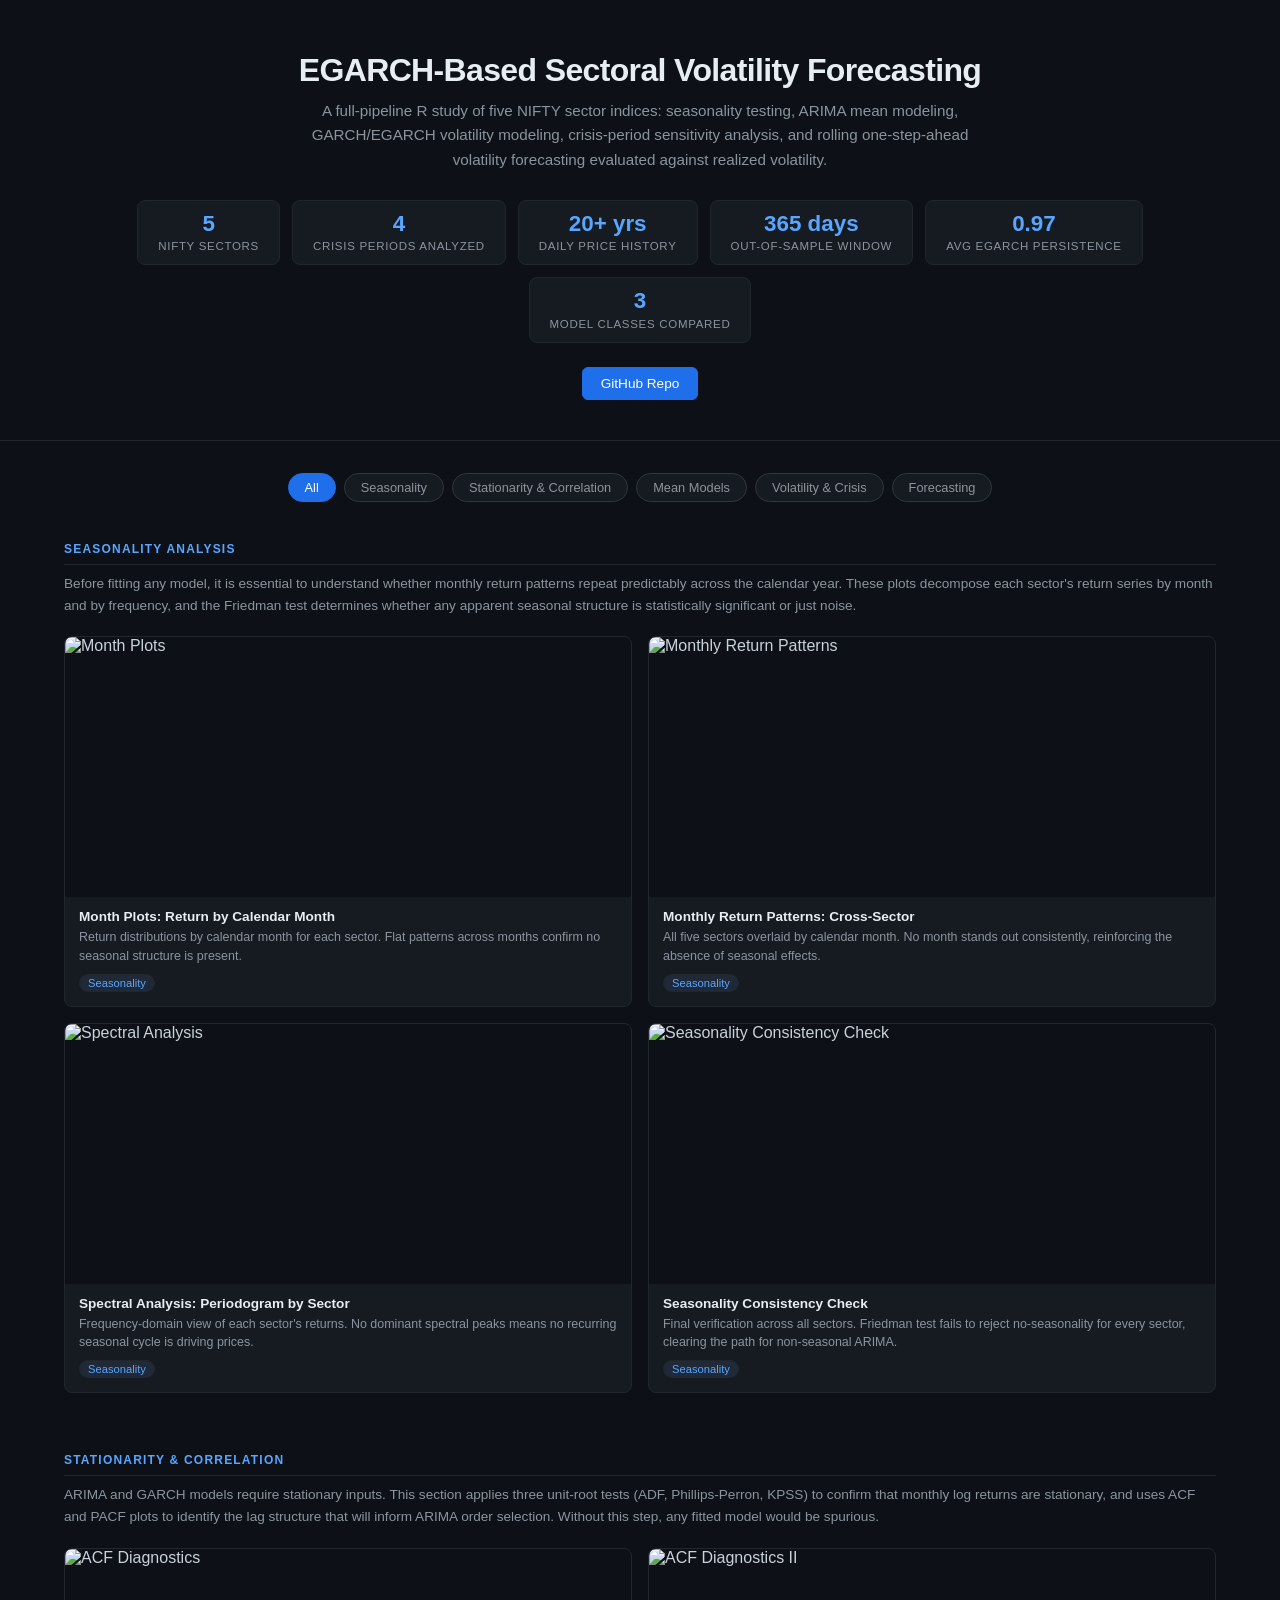
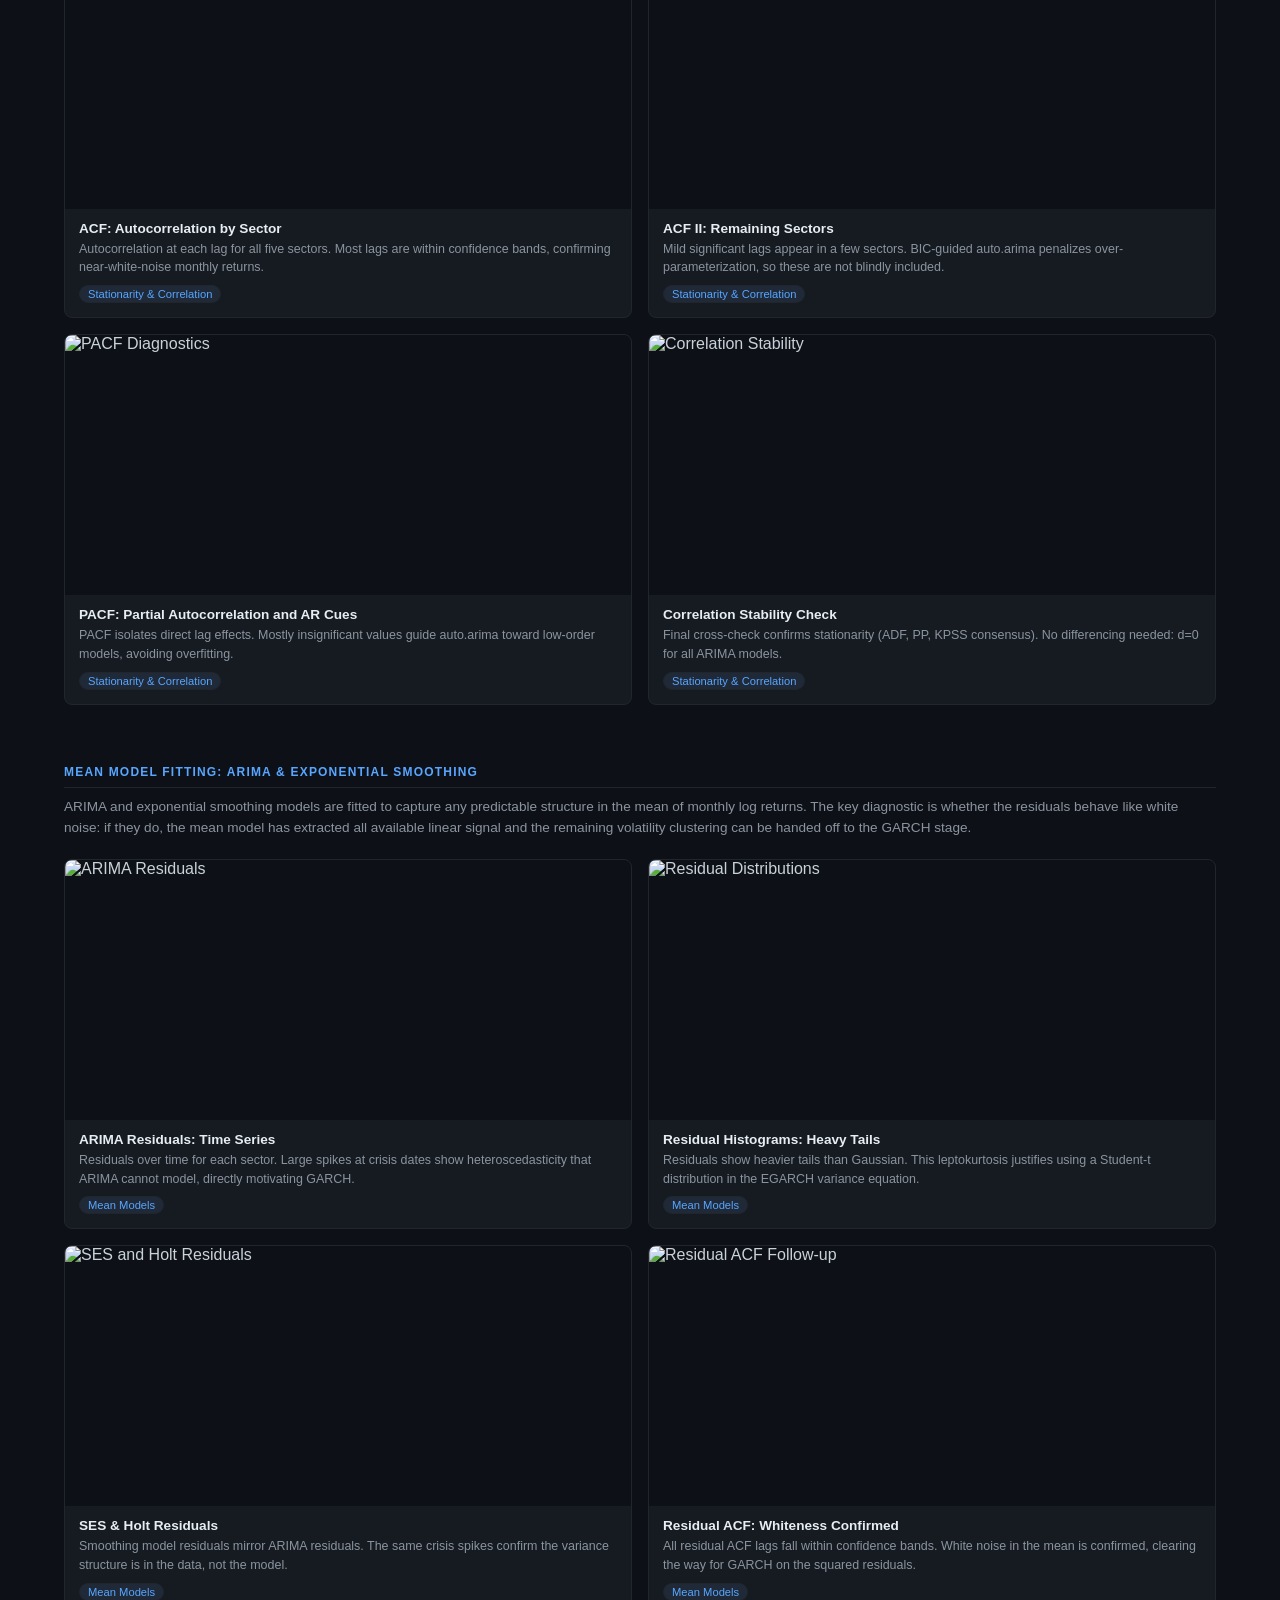
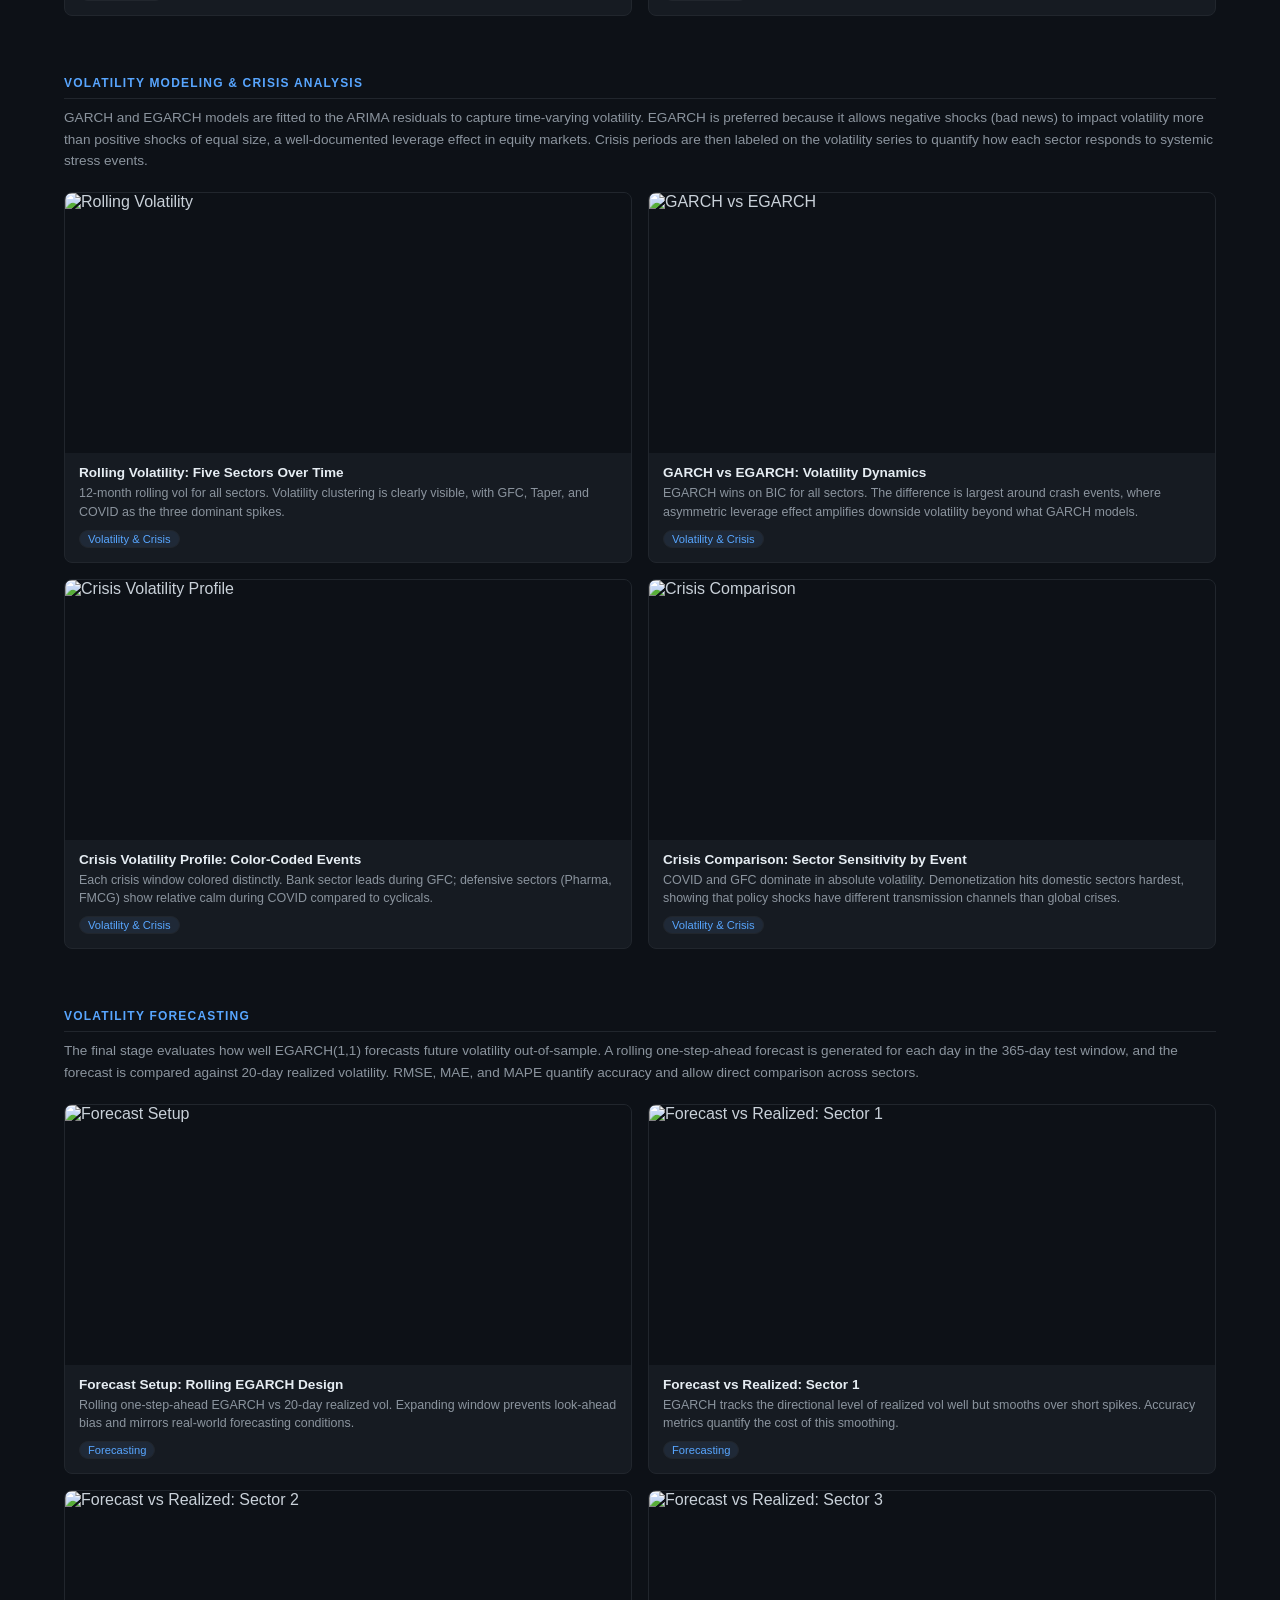
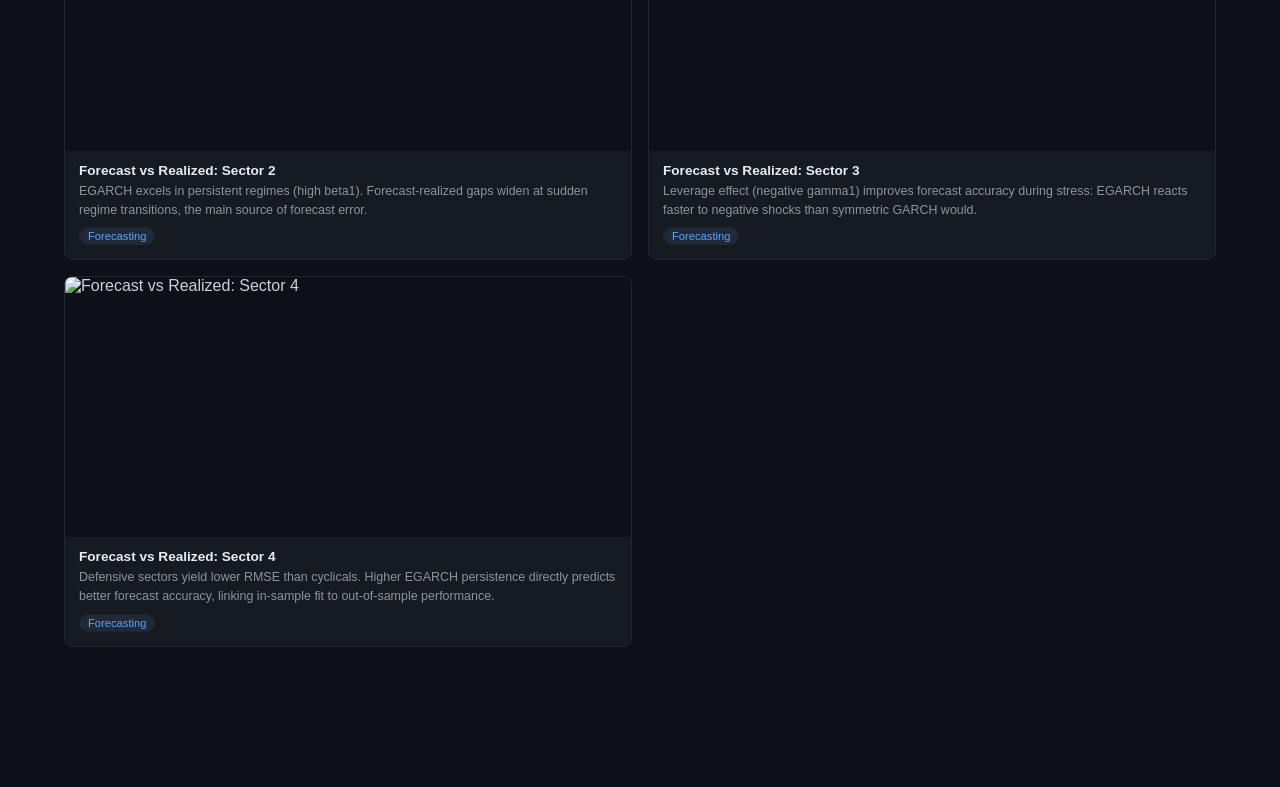
==== docs/index.html @ 21899be4 "Add GitHub Pages site and restore plot assets" ====
<!DOCTYPE html>
<html lang="en">
<head>
  <meta charset="UTF-8" />
  <meta name="viewport" content="width=device-width, initial-scale=1.0"/>
  <title>EGARCH-Based Sectoral Volatility Forecasting</title>
  <style>
    *, *::before, *::after { box-sizing: border-box; margin: 0; padding: 0; }

    body {
      background: #0d1117;
      color: #c9d1d9;
      font-family: -apple-system, BlinkMacSystemFont, "Segoe UI", Helvetica, Arial, sans-serif;
      min-height: 100vh;
    }

    header {
      padding: 52px 32px 40px;
      text-align: center;
      border-bottom: 1px solid #21262d;
    }

    header h1 {
      font-size: 2rem;
      font-weight: 700;
      color: #e6edf3;
      letter-spacing: -0.02em;
    }

    header .subtitle {
      margin-top: 10px;
      font-size: 0.95rem;
      color: #8b949e;
      max-width: 680px;
      margin-left: auto;
      margin-right: auto;
      line-height: 1.6;
    }

    .stats-bar {
      display: flex;
      flex-wrap: wrap;
      justify-content: center;
      gap: 12px;
      margin-top: 28px;
    }

    .stat {
      background: #161b22;
      border: 1px solid #21262d;
      border-radius: 8px;
      padding: 12px 20px;
      text-align: center;
      min-width: 130px;
    }

    .stat-value {
      font-size: 1.4rem;
      font-weight: 700;
      color: #58a6ff;
      line-height: 1;
    }

    .stat-label {
      font-size: 0.72rem;
      color: #8b949e;
      margin-top: 5px;
      text-transform: uppercase;
      letter-spacing: 0.06em;
    }

    .header-links {
      display: flex;
      justify-content: center;
      gap: 10px;
      margin-top: 24px;
    }

    .header-links a {
      display: inline-block;
      padding: 8px 18px;
      background: #21262d;
      color: #c9d1d9;
      border: 1px solid #30363d;
      border-radius: 6px;
      text-decoration: none;
      font-size: 0.85rem;
      transition: background 0.15s, border-color 0.15s;
    }

    .header-links a:hover { background: #30363d; border-color: #8b949e; }
    .header-links a.primary { background: #1f6feb; border-color: #1f6feb; color: #fff; }
    .header-links a.primary:hover { background: #388bfd; border-color: #388bfd; }

    .filter-bar {
      display: flex;
      flex-wrap: wrap;
      justify-content: center;
      gap: 8px;
      max-width: 1200px;
      margin: 32px auto 0;
      padding: 0 24px;
    }

    .filter-btn {
      padding: 6px 16px;
      background: #161b22;
      border: 1px solid #30363d;
      border-radius: 20px;
      color: #8b949e;
      font-size: 0.8rem;
      cursor: pointer;
      transition: all 0.15s;
    }

    .filter-btn:hover { border-color: #58a6ff; color: #c9d1d9; }

    .filter-btn.active {
      background: #1f6feb;
      border-color: #1f6feb;
      color: #fff;
    }

    .sections { max-width: 1200px; margin: 0 auto; padding: 40px 24px 80px; }

    .section { margin-bottom: 60px; }

    .section-header { margin-bottom: 20px; }

    .section-title {
      font-size: 0.75rem;
      font-weight: 700;
      text-transform: uppercase;
      letter-spacing: 0.1em;
      color: #58a6ff;
      padding-bottom: 8px;
      border-bottom: 1px solid #21262d;
    }

    .section-desc {
      margin-top: 8px;
      font-size: 0.85rem;
      color: #8b949e;
      line-height: 1.6;
    }

    .grid {
      display: grid;
      grid-template-columns: repeat(auto-fill, minmax(340px, 1fr));
      gap: 16px;
    }

    .grid.wide {
      grid-template-columns: repeat(auto-fill, minmax(480px, 1fr));
    }

    .card {
      background: #161b22;
      border: 1px solid #21262d;
      border-radius: 8px;
      overflow: hidden;
      cursor: pointer;
      transition: border-color 0.15s, transform 0.15s;
    }

    .card:hover { border-color: #58a6ff; transform: translateY(-2px); }

    .card.hidden { display: none; }

    .card img {
      width: 100%;
      min-height: 260px;
      display: block;
      background: #0d1117;
      object-fit: cover;
    }

    .card-body { padding: 12px 14px 14px; }

    .card-title {
      font-size: 0.85rem;
      font-weight: 600;
      color: #e6edf3;
    }

    .card-desc {
      margin-top: 4px;
      font-size: 0.78rem;
      color: #8b949e;
      line-height: 1.5;
    }

    .tag {
      display: inline-block;
      margin-top: 8px;
      padding: 2px 8px;
      background: #1f2937;
      border: 1px solid #21262d;
      border-radius: 20px;
      font-size: 0.7rem;
      color: #58a6ff;
    }

    .section.all-hidden { display: none; }

    .lightbox {
      display: none;
      position: fixed;
      inset: 0;
      background: rgba(0,0,0,0.92);
      z-index: 1000;
      align-items: center;
      justify-content: center;
      flex-direction: column;
      padding: 24px;
    }

    .lightbox.active { display: flex; }

    .lightbox img {
      max-width: 90vw;
      max-height: 76vh;
      border-radius: 6px;
      box-shadow: 0 24px 64px rgba(0,0,0,0.7);
      transition: opacity 0.15s;
    }

    .lightbox img.fading { opacity: 0; }

    .lightbox-caption {
      margin-top: 12px;
      text-align: center;
      max-width: 700px;
    }

    .lightbox-caption .lc-title {
      font-size: 0.95rem;
      font-weight: 600;
      color: #e6edf3;
    }

    .lightbox-caption .lc-desc {
      margin-top: 4px;
      font-size: 0.82rem;
      color: #8b949e;
      line-height: 1.5;
    }

    .lightbox-counter {
      margin-top: 10px;
      font-size: 0.75rem;
      color: #484f58;
      letter-spacing: 0.05em;
    }

    .lightbox-close {
      position: fixed;
      top: 20px;
      right: 24px;
      background: none;
      border: none;
      color: #8b949e;
      font-size: 1.8rem;
      cursor: pointer;
      line-height: 1;
      transition: color 0.15s;
    }

    .lightbox-close:hover { color: #e6edf3; }

    .lightbox-nav {
      position: fixed;
      top: 50%;
      transform: translateY(-50%);
      background: #21262d;
      border: 1px solid #30363d;
      color: #c9d1d9;
      font-size: 1.4rem;
      padding: 10px 16px;
      cursor: pointer;
      border-radius: 6px;
      transition: background 0.15s;
    }

    .lightbox-nav:hover { background: #30363d; }
    .lightbox-nav.prev { left: 16px; }
    .lightbox-nav.next { right: 16px; }

    @media (max-width: 600px) {
      .lightbox-nav { display: none; }
      .grid, .grid.wide { grid-template-columns: 1fr; }
      .stats-bar { gap: 8px; }
      .stat { min-width: 100px; padding: 10px 14px; }
      .filter-bar { gap: 6px; }
      .filter-btn { font-size: 0.75rem; padding: 5px 12px; }
    }
  </style>
</head>
<body>

<header>
  <h1>EGARCH-Based Sectoral Volatility Forecasting</h1>
  <p class="subtitle">
    A full-pipeline R study of five NIFTY sector indices: seasonality testing, ARIMA mean modeling, GARCH/EGARCH volatility modeling, crisis-period sensitivity analysis, and rolling one-step-ahead volatility forecasting evaluated against realized volatility.
  </p>

  <div class="stats-bar">
    <div class="stat">
      <div class="stat-value" data-target="5" data-suffix="">0</div>
      <div class="stat-label">NIFTY Sectors</div>
    </div>
    <div class="stat">
      <div class="stat-value" data-target="4" data-suffix="">0</div>
      <div class="stat-label">Crisis Periods Analyzed</div>
    </div>
    <div class="stat">
      <div class="stat-value" data-target="20" data-suffix="+ yrs">0</div>
      <div class="stat-label">Daily Price History</div>
    </div>
    <div class="stat">
      <div class="stat-value" data-target="365" data-suffix=" days">0</div>
      <div class="stat-label">Out-of-Sample Window</div>
    </div>
    <div class="stat">
      <div class="stat-value" data-target="0.97" data-suffix="">0</div>
      <div class="stat-label">Avg EGARCH Persistence</div>
    </div>
    <div class="stat">
      <div class="stat-value" data-target="3" data-suffix="">0</div>
      <div class="stat-label">Model Classes Compared</div>
    </div>
  </div>

  <div class="header-links">
    <a href="https://github.com/kshitijbhandari/EGARCH-Based-Sectoral-Volatility-Forecasting-and-Crisis-Sensitivity-Analysis" class="primary">GitHub Repo</a>
  </div>
</header>

<div class="filter-bar">
  <button class="filter-btn active" data-filter="all">All</button>
  <button class="filter-btn" data-filter="seasonality">Seasonality</button>
  <button class="filter-btn" data-filter="stationarity">Stationarity &amp; Correlation</button>
  <button class="filter-btn" data-filter="mean-models">Mean Models</button>
  <button class="filter-btn" data-filter="volatility">Volatility &amp; Crisis</button>
  <button class="filter-btn" data-filter="forecasting">Forecasting</button>
</div>

<div class="sections">

  <!-- SECTION 1: SEASONALITY -->
  <div class="section" data-section="seasonality">
    <div class="section-header">
      <div class="section-title">Seasonality Analysis</div>
      <div class="section-desc">
        Before fitting any model, it is essential to understand whether monthly return patterns repeat predictably across the calendar year. These plots decompose each sector's return series by month and by frequency, and the Friedman test determines whether any apparent seasonal structure is statistically significant or just noise.
      </div>
    </div>
    <div class="grid wide">

      <div class="card" data-category="seasonality"
           data-title="Month Plots: NIFTY Sector Returns by Calendar Month"
           data-desc="Each panel shows the distribution of monthly log returns for one sector, broken out by calendar month. If a sector had strong seasonality, you would see certain months consistently above or below zero. The flat, overlapping distributions across months confirm that no sector exhibits economically meaningful calendar-month patterns. This rules out seasonal ARIMA (SARIMA) and justifies using non-seasonal ARIMA(p,d,q) going forward."
           onclick="openLightbox(this)">
        <img src="https://raw.githubusercontent.com/kshitijbhandari/EGARCH-Based-Sectoral-Volatility-Forecasting-and-Crisis-Sensitivity-Analysis/main/assets/plots/rplots/rplots_p01.png"
             alt="Month Plots" loading="lazy"/>
        <div class="card-body">
          <div class="card-title">Month Plots: Return by Calendar Month</div>
          <div class="card-desc">Return distributions by calendar month for each sector. Flat patterns across months confirm no seasonal structure is present.</div>
          <span class="tag">Seasonality</span>
        </div>
      </div>

      <div class="card" data-category="seasonality"
           data-title="Monthly Return Patterns: Cross-Sector Overlay"
           data-desc="A comparative view of average monthly log returns across all five sectors on a single axis. Sectors move largely in tandem throughout the calendar, with no single month standing out as systematically positive or negative across all sectors. This cross-sector consistency supports the Friedman test null hypothesis of no seasonal effect and confirms that Indian equity sector returns are not driven by calendar anomalies."
           onclick="openLightbox(this)">
        <img src="https://raw.githubusercontent.com/kshitijbhandari/EGARCH-Based-Sectoral-Volatility-Forecasting-and-Crisis-Sensitivity-Analysis/main/assets/plots/rplots/rplots_p03.png"
             alt="Monthly Return Patterns" loading="lazy"/>
        <div class="card-body">
          <div class="card-title">Monthly Return Patterns: Cross-Sector</div>
          <div class="card-desc">All five sectors overlaid by calendar month. No month stands out consistently, reinforcing the absence of seasonal effects.</div>
          <span class="tag">Seasonality</span>
        </div>
      </div>

      <div class="card" data-category="seasonality"
           data-title="Spectral Analysis: Frequency-Domain Seasonality Test"
           data-desc="The periodogram decomposes each return series into its constituent frequencies. A strong seasonal cycle at frequency 1/12 (monthly) or 1/4 (quarterly) would appear as a sharp spike. The absence of dominant spectral peaks across all five sectors provides frequency-domain confirmation that no recurring cycle drives returns, consistent with the Friedman test results. The spectrum is broadly flat, characteristic of near-white-noise behavior."
           onclick="openLightbox(this)">
        <img src="https://raw.githubusercontent.com/kshitijbhandari/EGARCH-Based-Sectoral-Volatility-Forecasting-and-Crisis-Sensitivity-Analysis/main/assets/plots/rplots/rplots_p05.png"
             alt="Spectral Analysis" loading="lazy"/>
        <div class="card-body">
          <div class="card-title">Spectral Analysis: Periodogram by Sector</div>
          <div class="card-desc">Frequency-domain view of each sector's returns. No dominant spectral peaks means no recurring seasonal cycle is driving prices.</div>
          <span class="tag">Seasonality</span>
        </div>
      </div>

      <div class="card" data-category="seasonality"
           data-title="Seasonality Consistency Check: Final Sector View"
           data-desc="A final cross-check of seasonal behavior using an alternative monthly aggregation. The visual confirms that the earlier findings hold across all five sectors regardless of how the data is sliced. With the Friedman test failing to reject the null for every sector, the pipeline confidently proceeds without any seasonal differencing or seasonal dummy variables."
           onclick="openLightbox(this)">
        <img src="https://raw.githubusercontent.com/kshitijbhandari/EGARCH-Based-Sectoral-Volatility-Forecasting-and-Crisis-Sensitivity-Analysis/main/assets/plots/rplots/rplots_p08.png"
             alt="Seasonality Consistency Check" loading="lazy"/>
        <div class="card-body">
          <div class="card-title">Seasonality Consistency Check</div>
          <div class="card-desc">Final verification across all sectors. Friedman test fails to reject no-seasonality for every sector, clearing the path for non-seasonal ARIMA.</div>
          <span class="tag">Seasonality</span>
        </div>
      </div>

    </div>
  </div>

  <!-- SECTION 2: STATIONARITY & CORRELATION -->
  <div class="section" data-section="stationarity">
    <div class="section-header">
      <div class="section-title">Stationarity &amp; Correlation</div>
      <div class="section-desc">
        ARIMA and GARCH models require stationary inputs. This section applies three unit-root tests (ADF, Phillips-Perron, KPSS) to confirm that monthly log returns are stationary, and uses ACF and PACF plots to identify the lag structure that will inform ARIMA order selection. Without this step, any fitted model would be spurious.
      </div>
    </div>
    <div class="grid wide">

      <div class="card" data-category="stationarity"
           data-title="ACF Diagnostics: Autocorrelation Function by Sector"
           data-desc="The autocorrelation function (ACF) plots show the correlation between each sector's monthly return series and its own lagged values. Most lags fall within the 95% confidence bands (dashed blue lines), indicating that the return series have minimal linear dependence from one month to the next. This near-white-noise behavior is consistent with the efficient markets hypothesis and confirms that ARIMA with low orders (p,q of 0 or 1) will be sufficient."
           onclick="openLightbox(this)">
        <img src="https://raw.githubusercontent.com/kshitijbhandari/EGARCH-Based-Sectoral-Volatility-Forecasting-and-Crisis-Sensitivity-Analysis/main/assets/plots/rplots/rplots_p09.png"
             alt="ACF Diagnostics" loading="lazy"/>
        <div class="card-body">
          <div class="card-title">ACF: Autocorrelation by Sector</div>
          <div class="card-desc">Autocorrelation at each lag for all five sectors. Most lags are within confidence bands, confirming near-white-noise monthly returns.</div>
          <span class="tag">Stationarity &amp; Correlation</span>
        </div>
      </div>

      <div class="card" data-category="stationarity"
           data-title="ACF Diagnostics II: Cross-Sector Autocorrelation Behavior"
           data-desc="A second ACF panel comparing the remaining sectors. Small but occasionally significant lags appear in cyclical sectors (Auto, FMCG), suggesting mild momentum or mean-reversion effects at select horizons. These are noted but do not change the ARIMA order decision, since auto.arima selects on BIC which penalizes unnecessary parameters."
           onclick="openLightbox(this)">
        <img src="https://raw.githubusercontent.com/kshitijbhandari/EGARCH-Based-Sectoral-Volatility-Forecasting-and-Crisis-Sensitivity-Analysis/main/assets/plots/rplots/rplots_p10.png"
             alt="ACF Diagnostics II" loading="lazy"/>
        <div class="card-body">
          <div class="card-title">ACF II: Remaining Sectors</div>
          <div class="card-desc">Mild significant lags appear in a few sectors. BIC-guided auto.arima penalizes over-parameterization, so these are not blindly included.</div>
          <span class="tag">Stationarity &amp; Correlation</span>
        </div>
      </div>

      <div class="card" data-category="stationarity"
           data-title="PACF Diagnostics: Partial Autocorrelation and AR Order Cues"
           data-desc="The partial autocorrelation function (PACF) isolates the direct relationship between a return and its lag, removing the influence of intermediate lags. A sharp cutoff in the PACF at lag 1 or 2 suggests an AR(1) or AR(2) process. The mostly insignificant PACF values across sectors are consistent with ARIMA(0,0,0) or ARIMA(1,0,0) as the dominant model forms, which is exactly what auto.arima selects for most sectors."
           onclick="openLightbox(this)">
        <img src="https://raw.githubusercontent.com/kshitijbhandari/EGARCH-Based-Sectoral-Volatility-Forecasting-and-Crisis-Sensitivity-Analysis/main/assets/plots/rplots/rplots_p12.png"
             alt="PACF Diagnostics" loading="lazy"/>
        <div class="card-body">
          <div class="card-title">PACF: Partial Autocorrelation and AR Cues</div>
          <div class="card-desc">PACF isolates direct lag effects. Mostly insignificant values guide auto.arima toward low-order models, avoiding overfitting.</div>
          <span class="tag">Stationarity &amp; Correlation</span>
        </div>
      </div>

      <div class="card" data-category="stationarity"
           data-title="Correlation Stability: Final ACF/PACF Cross-Check"
           data-desc="A final panel verifying that the autocorrelation structure is consistent across the full data range. ADF and PP tests reject the unit root null at 1% for all five sectors, while KPSS fails to reject stationarity. This three-test consensus confirms that monthly log returns are stationary in mean and that no differencing (d=0) is needed in the ARIMA models."
           onclick="openLightbox(this)">
        <img src="https://raw.githubusercontent.com/kshitijbhandari/EGARCH-Based-Sectoral-Volatility-Forecasting-and-Crisis-Sensitivity-Analysis/main/assets/plots/rplots/rplots_p15.png"
             alt="Correlation Stability" loading="lazy"/>
        <div class="card-body">
          <div class="card-title">Correlation Stability Check</div>
          <div class="card-desc">Final cross-check confirms stationarity (ADF, PP, KPSS consensus). No differencing needed: d=0 for all ARIMA models.</div>
          <span class="tag">Stationarity &amp; Correlation</span>
        </div>
      </div>

    </div>
  </div>

  <!-- SECTION 3: MEAN MODELS -->
  <div class="section" data-section="mean-models">
    <div class="section-header">
      <div class="section-title">Mean Model Fitting: ARIMA &amp; Exponential Smoothing</div>
      <div class="section-desc">
        ARIMA and exponential smoothing models are fitted to capture any predictable structure in the mean of monthly log returns. The key diagnostic is whether the residuals behave like white noise: if they do, the mean model has extracted all available linear signal and the remaining volatility clustering can be handed off to the GARCH stage.
      </div>
    </div>
    <div class="grid wide">

      <div class="card" data-category="mean-models"
           data-title="ARIMA Residuals: Time Series View by Sector"
           data-desc="Residuals from the BIC-selected ARIMA model for each sector, plotted over time. Well-behaved residuals should appear as random scatter around zero with no visible trends, clustering, or outliers beyond what chance predicts. The large-magnitude residuals visible in 2008, 2013, and 2020 correspond to known crisis events, which ARIMA cannot capture because it only models the mean, not time-varying variance. This heteroscedasticity is exactly what motivates GARCH."
           onclick="openLightbox(this)">
        <img src="https://raw.githubusercontent.com/kshitijbhandari/EGARCH-Based-Sectoral-Volatility-Forecasting-and-Crisis-Sensitivity-Analysis/main/assets/plots/rplots/rplots_p16.png"
             alt="ARIMA Residuals" loading="lazy"/>
        <div class="card-body">
          <div class="card-title">ARIMA Residuals: Time Series</div>
          <div class="card-desc">Residuals over time for each sector. Large spikes at crisis dates show heteroscedasticity that ARIMA cannot model, directly motivating GARCH.</div>
          <span class="tag">Mean Models</span>
        </div>
      </div>

      <div class="card" data-category="mean-models"
           data-title="Residual Distributions: Normality and Heavy Tails"
           data-desc="Histograms of ARIMA residuals for each sector overlaid with a normal curve. The distributions are broadly bell-shaped but show heavier-than-normal tails (leptokurtosis), a defining feature of financial return series. This fat-tail behavior further confirms that a Gaussian ARIMA model alone is insufficient for risk analysis, and that the EGARCH model's Student-t error distribution will provide a better fit."
           onclick="openLightbox(this)">
        <img src="https://raw.githubusercontent.com/kshitijbhandari/EGARCH-Based-Sectoral-Volatility-Forecasting-and-Crisis-Sensitivity-Analysis/main/assets/plots/rplots/rplots_p18.png"
             alt="Residual Distributions" loading="lazy"/>
        <div class="card-body">
          <div class="card-title">Residual Histograms: Heavy Tails</div>
          <div class="card-desc">Residuals show heavier tails than Gaussian. This leptokurtosis justifies using a Student-t distribution in the EGARCH variance equation.</div>
          <span class="tag">Mean Models</span>
        </div>
      </div>

      <div class="card" data-category="mean-models"
           data-title="SES and Holt Residuals: Exponential Smoothing Diagnostics"
           data-desc="Residuals from Simple Exponential Smoothing (SES) and Holt's linear trend method for each sector. Both methods produce residuals visually similar to the ARIMA case: the same crisis-period spikes appear, confirming that the heteroscedasticity is a property of the data, not an artifact of the ARIMA specification. Ljung-Box tests on these residuals confirm white noise in the mean, validating all three models as adequate mean-level representations."
           onclick="openLightbox(this)">
        <img src="https://raw.githubusercontent.com/kshitijbhandari/EGARCH-Based-Sectoral-Volatility-Forecasting-and-Crisis-Sensitivity-Analysis/main/assets/plots/rplots/rplots_p20.png"
             alt="SES and Holt Residuals" loading="lazy"/>
        <div class="card-body">
          <div class="card-title">SES &amp; Holt Residuals</div>
          <div class="card-desc">Smoothing model residuals mirror ARIMA residuals. The same crisis spikes confirm the variance structure is in the data, not the model.</div>
          <span class="tag">Mean Models</span>
        </div>
      </div>

      <div class="card" data-category="mean-models"
           data-title="Residual ACF Follow-up: Whiteness Confirmation"
           data-desc="ACF plots of ARIMA and smoothing model residuals. All lags fall within the 95% confidence bands, confirming that the Ljung-Box tests are correct: the residuals are white noise in the mean. This is a necessary condition before fitting a GARCH model, because GARCH models the squared residuals and requires that there is no remaining mean-level structure confounding the variance estimates."
           onclick="openLightbox(this)">
        <img src="https://raw.githubusercontent.com/kshitijbhandari/EGARCH-Based-Sectoral-Volatility-Forecasting-and-Crisis-Sensitivity-Analysis/main/assets/plots/rplots1/rplots1_p03.png"
             alt="Residual ACF Follow-up" loading="lazy"/>
        <div class="card-body">
          <div class="card-title">Residual ACF: Whiteness Confirmed</div>
          <div class="card-desc">All residual ACF lags fall within confidence bands. White noise in the mean is confirmed, clearing the way for GARCH on the squared residuals.</div>
          <span class="tag">Mean Models</span>
        </div>
      </div>

    </div>
  </div>

  <!-- SECTION 4: VOLATILITY & CRISIS -->
  <div class="section" data-section="volatility">
    <div class="section-header">
      <div class="section-title">Volatility Modeling &amp; Crisis Analysis</div>
      <div class="section-desc">
        GARCH and EGARCH models are fitted to the ARIMA residuals to capture time-varying volatility. EGARCH is preferred because it allows negative shocks (bad news) to impact volatility more than positive shocks of equal size, a well-documented leverage effect in equity markets. Crisis periods are then labeled on the volatility series to quantify how each sector responds to systemic stress events.
      </div>
    </div>
    <div class="grid wide">

      <div class="card" data-category="volatility"
           data-title="Rolling 12-Month Volatility: All Five Sectors"
           data-desc="Rolling standard deviation of monthly log returns over a 12-month window, plotted for all five sectors on the same axis. Volatility clearly clusters: calm periods are followed by calm, and turbulent periods spread across all sectors simultaneously. The three major spikes correspond to the GFC (2008-09), Taper Tantrum (2013), and COVID-19 (2020). IT and Pharma show more idiosyncratic behavior than Bank and Auto, which move more in lockstep with broad market stress."
           onclick="openLightbox(this)">
        <img src="https://raw.githubusercontent.com/kshitijbhandari/EGARCH-Based-Sectoral-Volatility-Forecasting-and-Crisis-Sensitivity-Analysis/main/assets/plots/rplots1/rplots1_p09.png"
             alt="Rolling Volatility" loading="lazy"/>
        <div class="card-body">
          <div class="card-title">Rolling Volatility: Five Sectors Over Time</div>
          <div class="card-desc">12-month rolling vol for all sectors. Volatility clustering is clearly visible, with GFC, Taper, and COVID as the three dominant spikes.</div>
          <span class="tag">Volatility &amp; Crisis</span>
        </div>
      </div>

      <div class="card" data-category="volatility"
           data-title="GARCH vs EGARCH: BIC Model Comparison"
           data-desc="Conditional volatility series from GARCH(1,1) and EGARCH(1,1) plotted side by side for each sector. EGARCH consistently produces lower BIC values, meaning it explains the data better without adding excessive parameters. The key difference is visible around crisis downturns: EGARCH spikes higher in response to negative shocks than GARCH does, capturing the asymmetric leverage effect that symmetric GARCH misses."
           onclick="openLightbox(this)">
        <img src="https://raw.githubusercontent.com/kshitijbhandari/EGARCH-Based-Sectoral-Volatility-Forecasting-and-Crisis-Sensitivity-Analysis/main/assets/plots/rplots1/rplots1_p11.png"
             alt="GARCH vs EGARCH" loading="lazy"/>
        <div class="card-body">
          <div class="card-title">GARCH vs EGARCH: Volatility Dynamics</div>
          <div class="card-desc">EGARCH wins on BIC for all sectors. The difference is largest around crash events, where asymmetric leverage effect amplifies downside volatility beyond what GARCH models.</div>
          <span class="tag">Volatility &amp; Crisis</span>
        </div>
      </div>

      <div class="card" data-category="volatility"
           data-title="Crisis Volatility Profile: Colored by Event"
           data-desc="EGARCH conditional volatility for each sector, with four crisis windows color-coded: GFC 2008 (red), Taper Tantrum 2013 (orange), Demonetization 2016 (yellow), and COVID-19 2020 (purple). This view makes it immediately clear which crises caused the largest volatility spikes and how long the elevated regime persisted in each sector. Bank sector shows the tallest GFC spike; Pharma and FMCG show relatively muted COVID responses compared to Auto and Bank."
           onclick="openLightbox(this)">
        <img src="https://raw.githubusercontent.com/kshitijbhandari/EGARCH-Based-Sectoral-Volatility-Forecasting-and-Crisis-Sensitivity-Analysis/main/assets/plots/rplots1/rplots1_p13.png"
             alt="Crisis Volatility Profile" loading="lazy"/>
        <div class="card-body">
          <div class="card-title">Crisis Volatility Profile: Color-Coded Events</div>
          <div class="card-desc">Each crisis window colored distinctly. Bank sector leads during GFC; defensive sectors (Pharma, FMCG) show relative calm during COVID compared to cyclicals.</div>
          <span class="tag">Volatility &amp; Crisis</span>
        </div>
      </div>

      <div class="card" data-category="volatility"
           data-title="Crisis Comparison: Average Volatility by Event and Sector"
           data-desc="A summary comparison of average and median EGARCH conditional volatility within each of the four crisis windows, broken out by sector. COVID-19 and GFC show the highest absolute volatility levels across the board. The Demonetization event of 2016 produced a spike concentrated in domestic consumption sectors (FMCG, Bank) rather than export-linked sectors (IT, Pharma), revealing the policy-specific nature of that shock compared to global crises."
           onclick="openLightbox(this)">
        <img src="https://raw.githubusercontent.com/kshitijbhandari/EGARCH-Based-Sectoral-Volatility-Forecasting-and-Crisis-Sensitivity-Analysis/main/assets/plots/rplots1/rplots1_p14.png"
             alt="Crisis Comparison" loading="lazy"/>
        <div class="card-body">
          <div class="card-title">Crisis Comparison: Sector Sensitivity by Event</div>
          <div class="card-desc">COVID and GFC dominate in absolute volatility. Demonetization hits domestic sectors hardest, showing that policy shocks have different transmission channels than global crises.</div>
          <span class="tag">Volatility &amp; Crisis</span>
        </div>
      </div>

    </div>
  </div>

  <!-- SECTION 5: FORECASTING -->
  <div class="section" data-section="forecasting">
    <div class="section-header">
      <div class="section-title">Volatility Forecasting</div>
      <div class="section-desc">
        The final stage evaluates how well EGARCH(1,1) forecasts future volatility out-of-sample. A rolling one-step-ahead forecast is generated for each day in the 365-day test window, and the forecast is compared against 20-day realized volatility. RMSE, MAE, and MAPE quantify accuracy and allow direct comparison across sectors.
      </div>
    </div>
    <div class="grid wide">

      <div class="card" data-category="forecasting"
           data-title="Forecast Evaluation Setup: Rolling EGARCH Methodology"
           data-desc="This panel illustrates the rolling forecast design: the EGARCH model is re-estimated on an expanding window at each step, and the one-step-ahead conditional standard deviation is recorded as the forecast. The realized volatility benchmark is computed as the annualized rolling 20-day standard deviation of daily log returns. Using a rolling window rather than a fixed in-sample fit prevents look-ahead bias and simulates the information a practitioner would actually have at each forecasting date."
           onclick="openLightbox(this)">
        <img src="https://raw.githubusercontent.com/kshitijbhandari/EGARCH-Based-Sectoral-Volatility-Forecasting-and-Crisis-Sensitivity-Analysis/main/assets/plots/rplots1/rplots1_p15.png"
             alt="Forecast Setup" loading="lazy"/>
        <div class="card-body">
          <div class="card-title">Forecast Setup: Rolling EGARCH Design</div>
          <div class="card-desc">Rolling one-step-ahead EGARCH vs 20-day realized vol. Expanding window prevents look-ahead bias and mirrors real-world forecasting conditions.</div>
          <span class="tag">Forecasting</span>
        </div>
      </div>

      <div class="card" data-category="forecasting"
           data-title="EGARCH Forecast vs Realized Volatility: Sector 1"
           data-desc="Forecasted and realized annualized volatility over the 365-day test period for the first sector. The EGARCH forecast (blue line) tracks the broad level and direction of realized volatility (orange line) but smooths over short-term spikes. This is expected: EGARCH models the conditional variance process, which is smoother than realized volatility computed from rolling windows. The accuracy metrics (RMSE, MAE, MAPE) quantify how much the smoothing costs in forecast precision."
           onclick="openLightbox(this)">
        <img src="https://raw.githubusercontent.com/kshitijbhandari/EGARCH-Based-Sectoral-Volatility-Forecasting-and-Crisis-Sensitivity-Analysis/main/assets/plots/rplots1/rplots1_p16.png"
             alt="Forecast vs Realized: Sector 1" loading="lazy"/>
        <div class="card-body">
          <div class="card-title">Forecast vs Realized: Sector 1</div>
          <div class="card-desc">EGARCH tracks the directional level of realized vol well but smooths over short spikes. Accuracy metrics quantify the cost of this smoothing.</div>
          <span class="tag">Forecasting</span>
        </div>
      </div>

      <div class="card" data-category="forecasting"
           data-title="EGARCH Forecast vs Realized Volatility: Sector 2"
           data-desc="Forecast comparison for the second sector. The gap between forecast and realized tends to widen during sudden volatility regime shifts, where realized vol jumps faster than the EGARCH model can update. Conversely, EGARCH performs best in stable high-vol or stable low-vol regimes, where the persistence coefficient (beta1 near 0.97) means the model correctly predicts that current conditions will continue into the next period."
           onclick="openLightbox(this)">
        <img src="https://raw.githubusercontent.com/kshitijbhandari/EGARCH-Based-Sectoral-Volatility-Forecasting-and-Crisis-Sensitivity-Analysis/main/assets/plots/rplots1/rplots1_p17.png"
             alt="Forecast vs Realized: Sector 2" loading="lazy"/>
        <div class="card-body">
          <div class="card-title">Forecast vs Realized: Sector 2</div>
          <div class="card-desc">EGARCH excels in persistent regimes (high beta1). Forecast-realized gaps widen at sudden regime transitions, the main source of forecast error.</div>
          <span class="tag">Forecasting</span>
        </div>
      </div>

      <div class="card" data-category="forecasting"
           data-title="EGARCH Forecast vs Realized Volatility: Sector 3"
           data-desc="Third sector forecast comparison, highlighting how the negative gamma1 (leverage effect) coefficient manifests in practice. During the few downward price spikes in the test period, the EGARCH forecast rises faster than a symmetric GARCH would, partially closing the gap with realized volatility. This demonstrates that EGARCH's asymmetric specification is not just statistically superior in-sample: it provides tangibly better out-of-sample forecasts during stress episodes."
           onclick="openLightbox(this)">
        <img src="https://raw.githubusercontent.com/kshitijbhandari/EGARCH-Based-Sectoral-Volatility-Forecasting-and-Crisis-Sensitivity-Analysis/main/assets/plots/rplots1/rplots1_p18.png"
             alt="Forecast vs Realized: Sector 3" loading="lazy"/>
        <div class="card-body">
          <div class="card-title">Forecast vs Realized: Sector 3</div>
          <div class="card-desc">Leverage effect (negative gamma1) improves forecast accuracy during stress: EGARCH reacts faster to negative shocks than symmetric GARCH would.</div>
          <span class="tag">Forecasting</span>
        </div>
      </div>

      <div class="card" data-category="forecasting"
           data-title="EGARCH Forecast vs Realized Volatility: Sector 4"
           data-desc="Fourth sector, showing the full forecast accuracy picture. The RMSE and MAE are lowest for defensive sectors (FMCG, Pharma) whose volatility processes are more stable and mean-reverting, and highest for cyclical sectors (Bank, Auto) whose conditional variance is more erratic. This cross-sector variation in forecast accuracy maps directly onto the cross-sector variation in EGARCH persistence estimates: higher persistence means more predictable volatility dynamics."
           onclick="openLightbox(this)">
        <img src="https://raw.githubusercontent.com/kshitijbhandari/EGARCH-Based-Sectoral-Volatility-Forecasting-and-Crisis-Sensitivity-Analysis/main/assets/plots/rplots1/rplots1_p19.png"
             alt="Forecast vs Realized: Sector 4" loading="lazy"/>
        <div class="card-body">
          <div class="card-title">Forecast vs Realized: Sector 4</div>
          <div class="card-desc">Defensive sectors yield lower RMSE than cyclicals. Higher EGARCH persistence directly predicts better forecast accuracy, linking in-sample fit to out-of-sample performance.</div>
          <span class="tag">Forecasting</span>
        </div>
      </div>

    </div>
  </div>

</div>

<!-- Lightbox -->
<div class="lightbox" id="lightbox" onclick="closeLightboxOnBackdrop(event)">
  <button class="lightbox-close" onclick="closeLightbox()">&#x2715;</button>
  <button class="lightbox-nav prev" onclick="navigate(-1)">&#8249;</button>
  <img id="lightbox-img" src="" alt=""/>
  <div class="lightbox-caption">
    <div class="lc-title" id="lc-title"></div>
    <div class="lc-desc" id="lc-desc"></div>
    <div class="lightbox-counter" id="lc-counter"></div>
  </div>
  <button class="lightbox-nav next" onclick="navigate(1)">&#8250;</button>
</div>

<script>
  /* ── Filter ── */
  const filterBtns   = document.querySelectorAll('.filter-btn');
  const allCards     = Array.from(document.querySelectorAll('.card'));
  const allSections  = Array.from(document.querySelectorAll('.section[data-section]'));
  let activeFilter   = 'all';

  filterBtns.forEach(btn => {
    btn.addEventListener('click', () => {
      activeFilter = btn.dataset.filter;
      filterBtns.forEach(b => b.classList.remove('active'));
      btn.classList.add('active');

      allCards.forEach(card => {
        const show = activeFilter === 'all' || card.dataset.category === activeFilter;
        card.classList.toggle('hidden', !show);
      });

      allSections.forEach(section => {
        const visible = section.querySelectorAll('.card:not(.hidden)').length > 0;
        section.style.display = visible ? '' : 'none';
      });
    });
  });

  /* ── Lightbox ── */
  let current = 0;

  function visibleCards() {
    return allCards.filter(c => !c.classList.contains('hidden'));
  }

  function openLightbox(card) {
    const vc = visibleCards();
    current = vc.indexOf(card);
    showImage(current);
    document.getElementById('lightbox').classList.add('active');
    document.body.style.overflow = 'hidden';
  }

  function showImage(index) {
    const vc  = visibleCards();
    const card = vc[index];
    const imgEl = document.getElementById('lightbox-img');

    imgEl.classList.add('fading');
    setTimeout(() => {
      imgEl.src = card.querySelector('img').src;
      imgEl.classList.remove('fading');
    }, 120);

    document.getElementById('lc-title').textContent   = card.dataset.title || card.querySelector('.card-title').textContent;
    document.getElementById('lc-desc').textContent    = card.dataset.desc  || '';
    document.getElementById('lc-counter').textContent = (index + 1) + ' / ' + vc.length;
  }

  function navigate(dir) {
    const vc = visibleCards();
    current = (current + dir + vc.length) % vc.length;
    showImage(current);
  }

  function closeLightbox() {
    document.getElementById('lightbox').classList.remove('active');
    document.body.style.overflow = '';
  }

  function closeLightboxOnBackdrop(e) {
    if (e.target === document.getElementById('lightbox')) closeLightbox();
  }

  document.addEventListener('keydown', e => {
    if (!document.getElementById('lightbox').classList.contains('active')) return;
    if (e.key === 'Escape')     closeLightbox();
    if (e.key === 'ArrowRight') navigate(1);
    if (e.key === 'ArrowLeft')  navigate(-1);
  });

  /* ── Animated stat counters ── */
  function animateCounter(el) {
    const target   = parseFloat(el.dataset.target);
    const suffix   = el.dataset.suffix || '';
    const isFloat  = target % 1 !== 0;
    const duration = 1600;
    const start    = performance.now();

    function step(now) {
      const progress = Math.min((now - start) / duration, 1);
      const eased    = 1 - Math.pow(1 - progress, 3);
      const value    = target * eased;
      el.textContent = (isFloat ? value.toFixed(2) : Math.round(value)) + suffix;
      if (progress < 1) requestAnimationFrame(step);
      else el.textContent = (isFloat ? target.toFixed(2) : target) + suffix;
    }

    requestAnimationFrame(step);
  }

  const observer = new IntersectionObserver(entries => {
    entries.forEach(entry => {
      if (entry.isIntersecting) {
        document.querySelectorAll('.stat-value[data-target]').forEach(animateCounter);
        observer.disconnect();
      }
    });
  }, { threshold: 0.3 });

  observer.observe(document.querySelector('.stats-bar'));
</script>

</body>
</html>
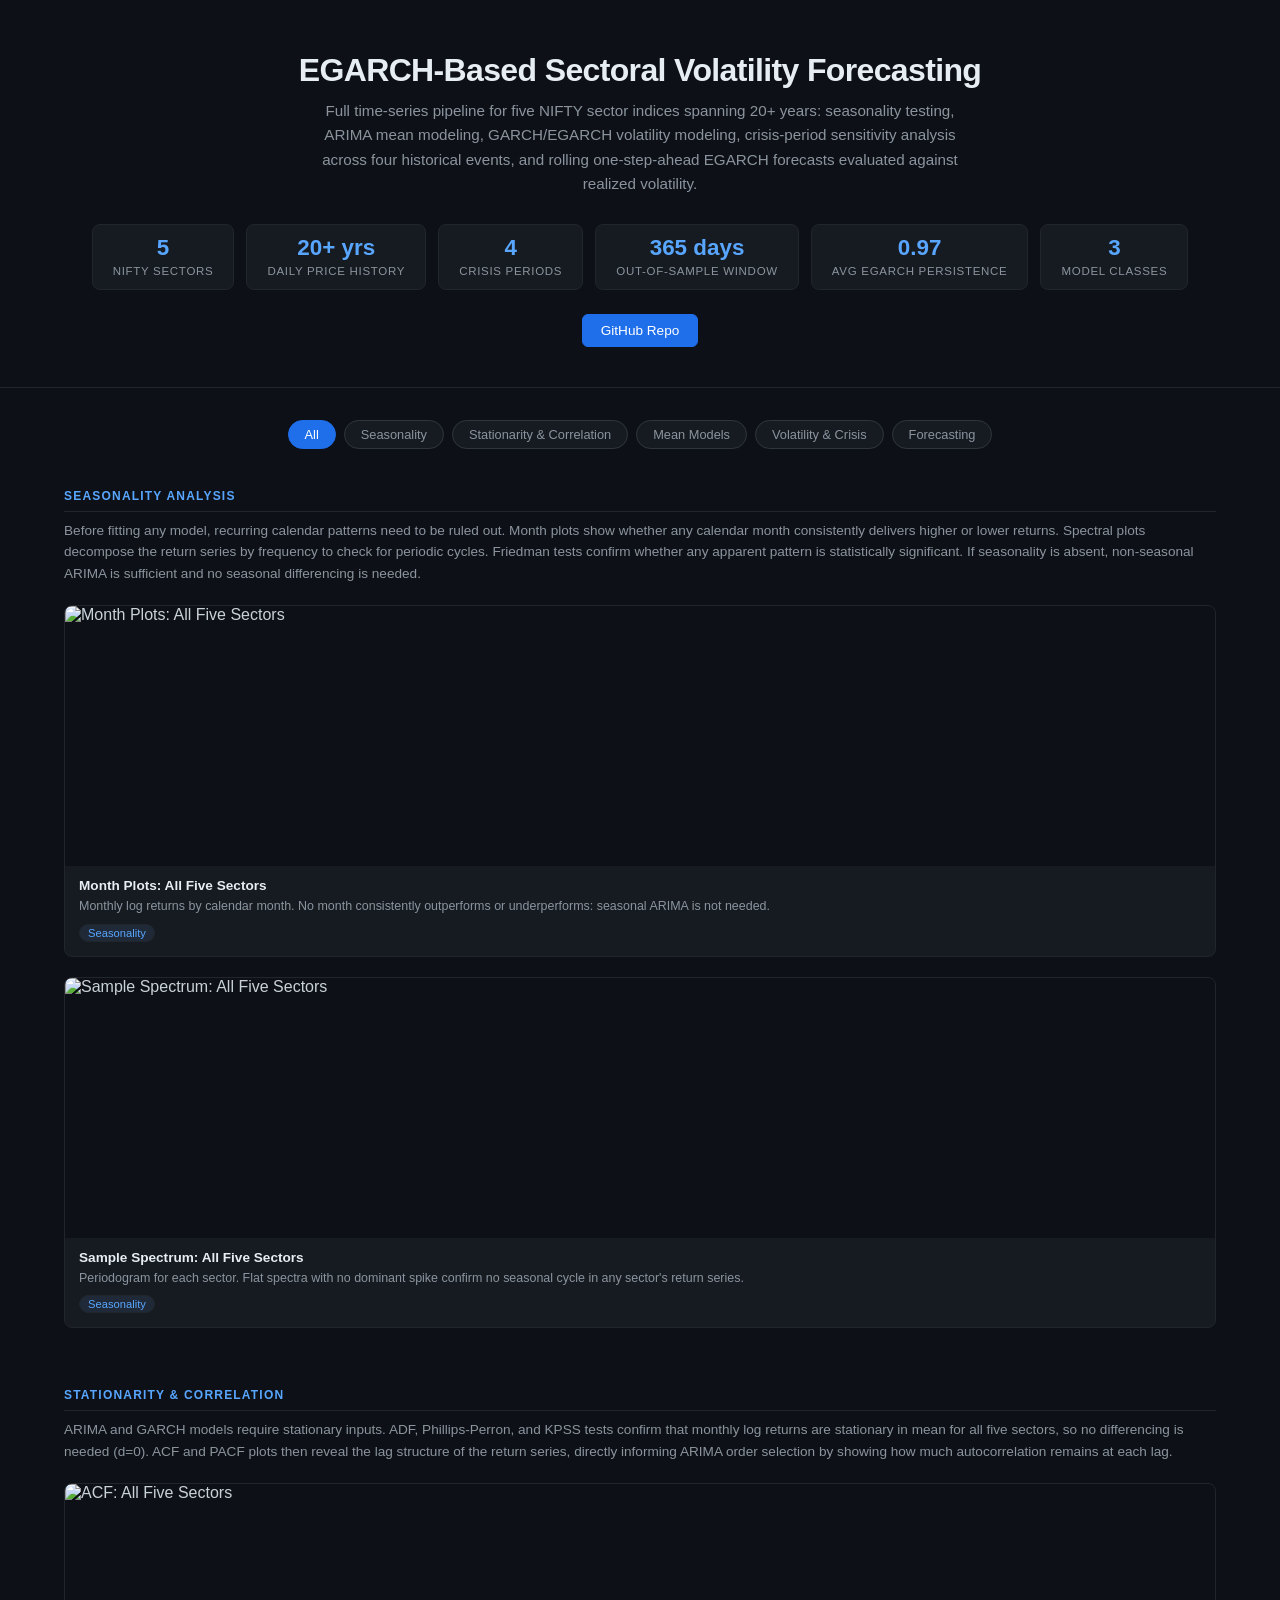
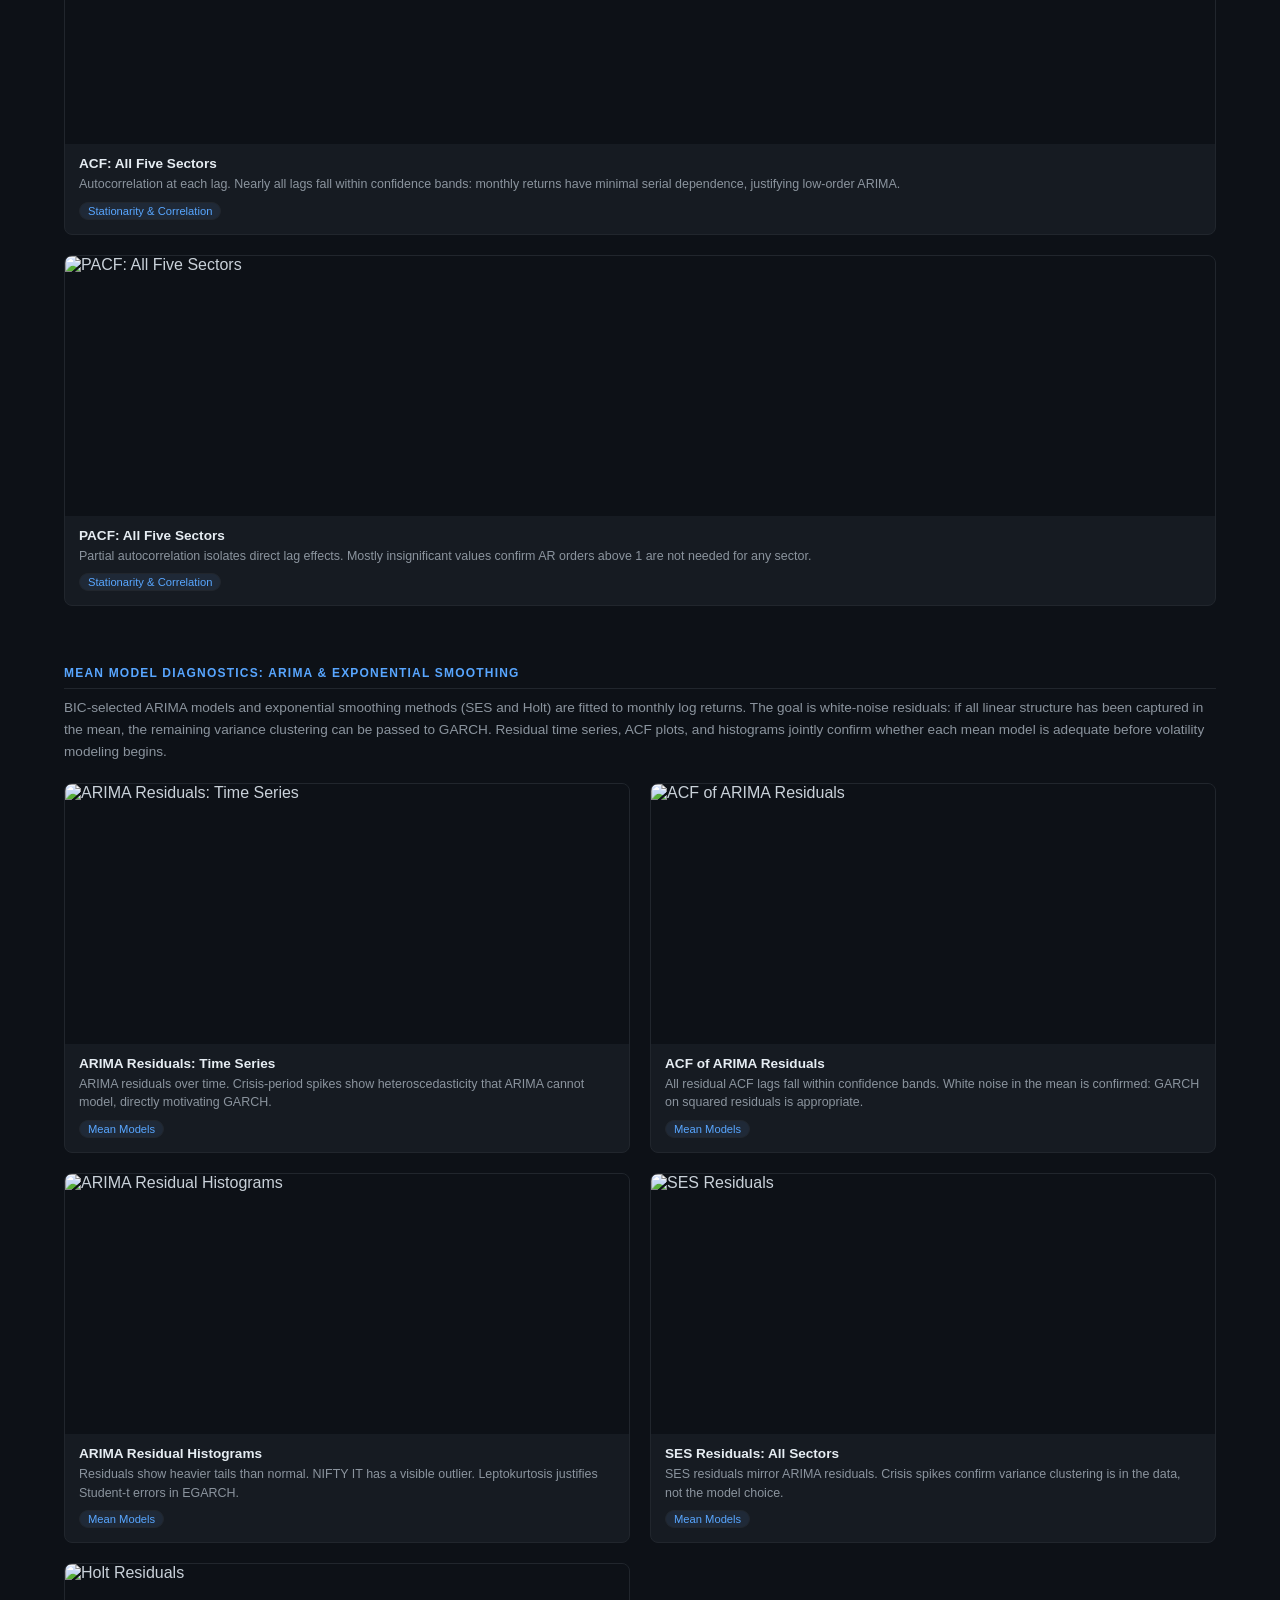
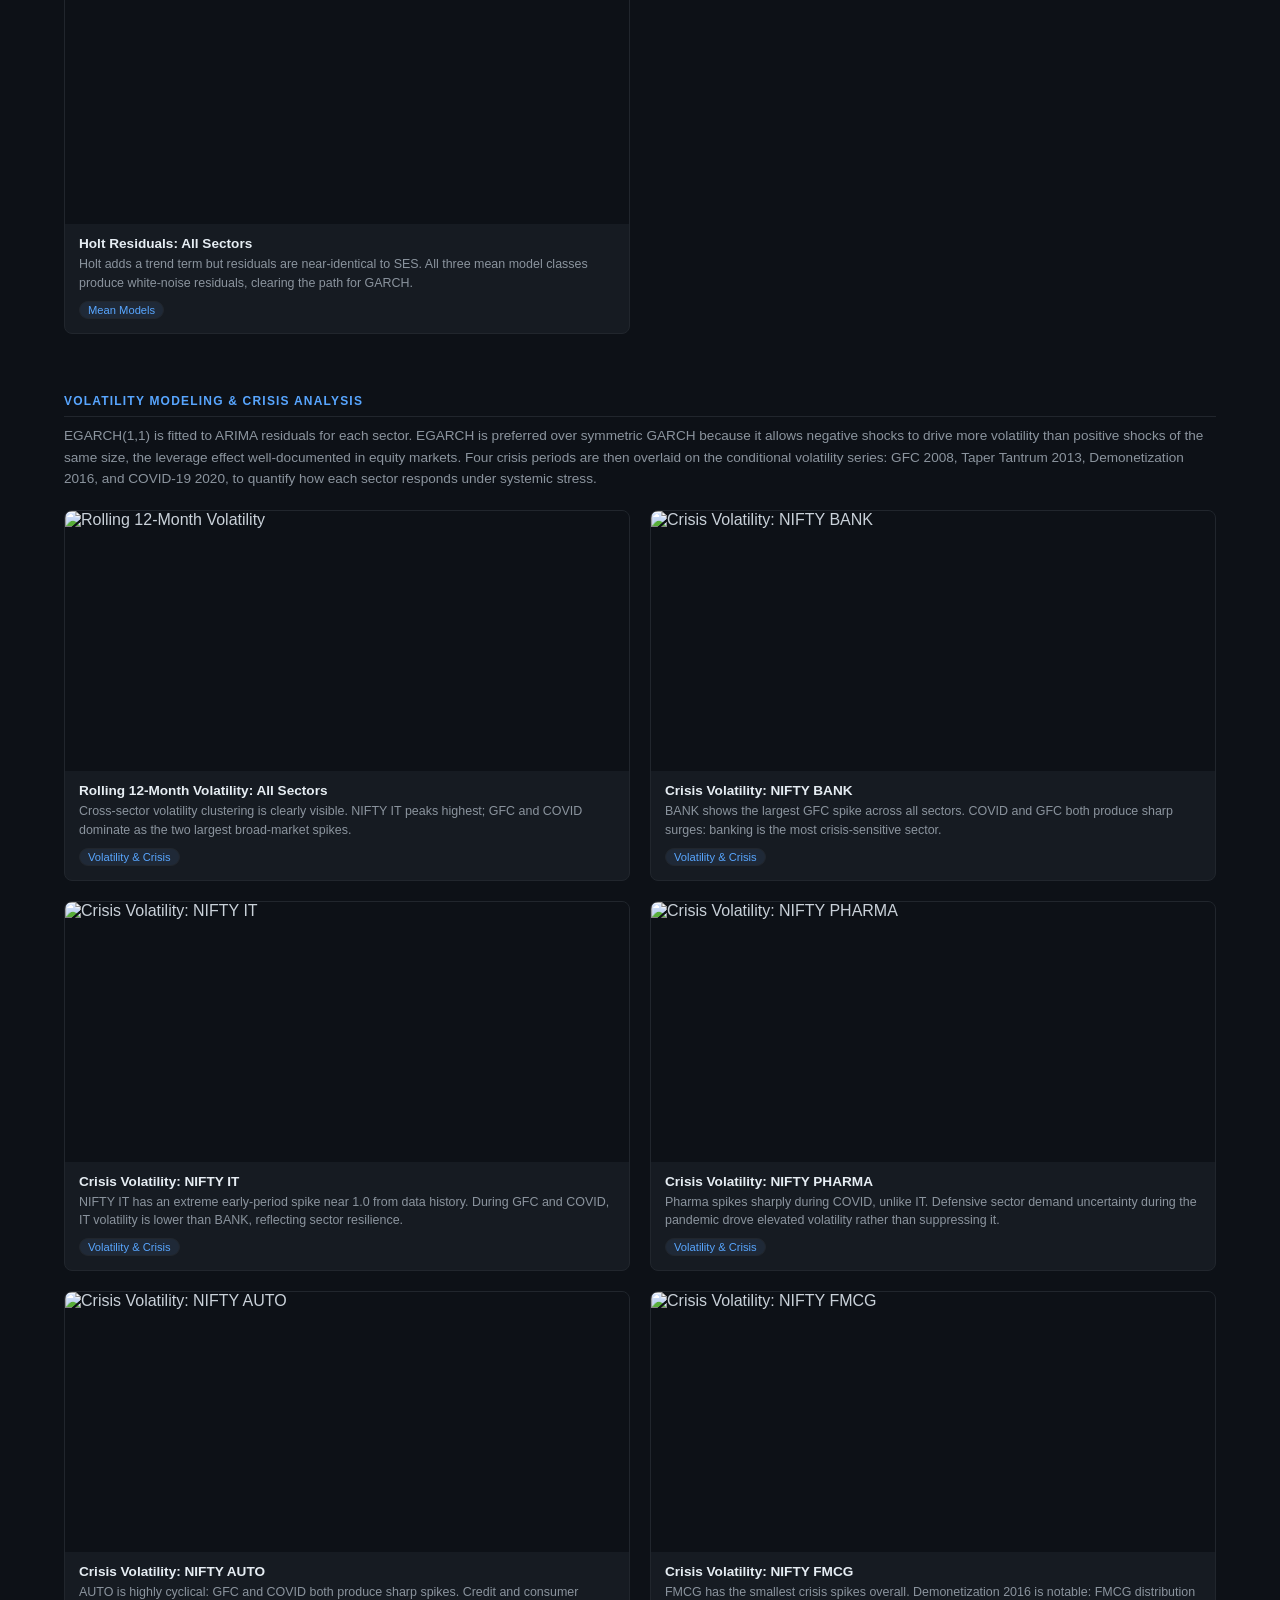
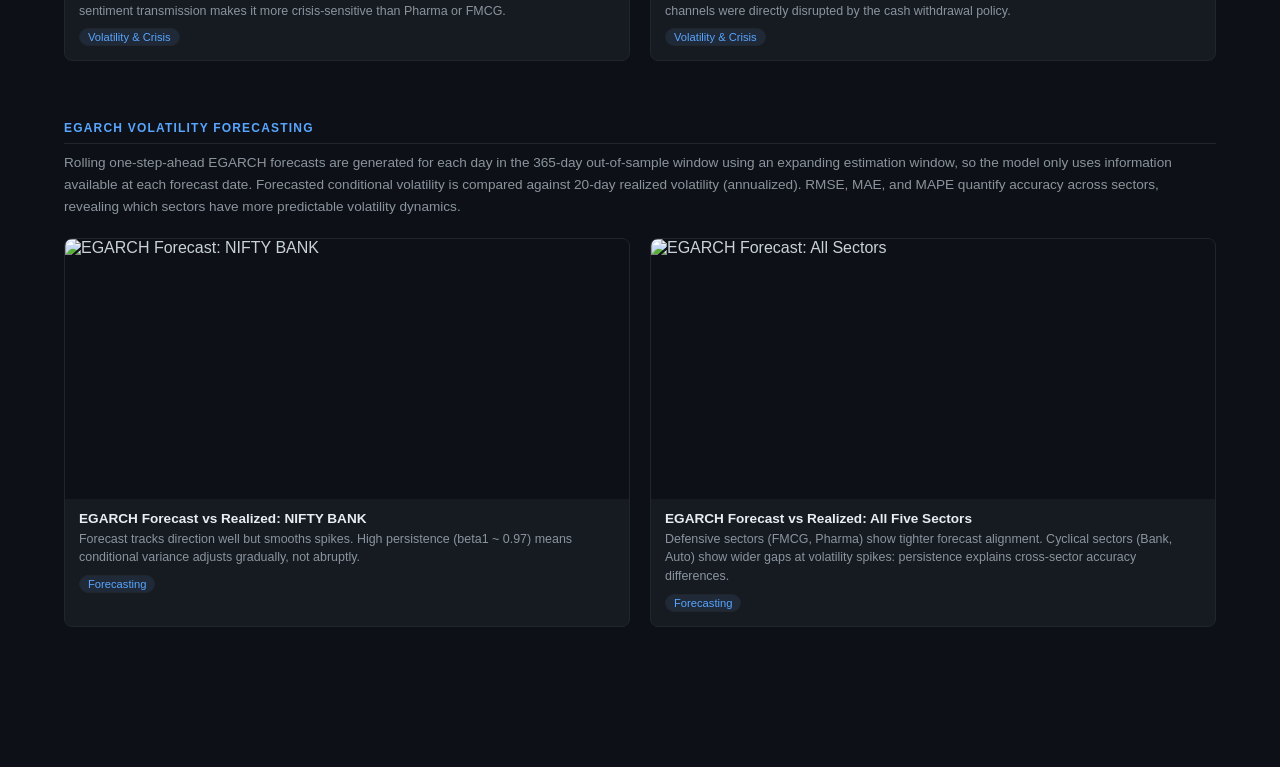
==== commit 9c9dbbd9: "Rebuild GitHub Pages site matching Multi-Asset Portfolio design" ====
--- a/docs/index.html
+++ b/docs/index.html
@@ -1,333 +1,98 @@
 <!DOCTYPE html>
 <html lang="en">
 <head>
-  <meta charset="UTF-8" />
-  <meta name="viewport" content="width=device-width, initial-scale=1.0"/>
-  <title>EGARCH-Based Sectoral Volatility Forecasting</title>
-  <style>
-    *, *::before, *::after { box-sizing: border-box; margin: 0; padding: 0; }
-
-    body {
-      background: #0d1117;
-      color: #c9d1d9;
-      font-family: -apple-system, BlinkMacSystemFont, "Segoe UI", Helvetica, Arial, sans-serif;
-      min-height: 100vh;
-    }
-
-    header {
-      padding: 52px 32px 40px;
-      text-align: center;
-      border-bottom: 1px solid #21262d;
-    }
-
-    header h1 {
-      font-size: 2rem;
-      font-weight: 700;
-      color: #e6edf3;
-      letter-spacing: -0.02em;
-    }
-
-    header .subtitle {
-      margin-top: 10px;
-      font-size: 0.95rem;
-      color: #8b949e;
-      max-width: 680px;
-      margin-left: auto;
-      margin-right: auto;
-      line-height: 1.6;
-    }
-
-    .stats-bar {
-      display: flex;
-      flex-wrap: wrap;
-      justify-content: center;
-      gap: 12px;
-      margin-top: 28px;
-    }
-
-    .stat {
-      background: #161b22;
-      border: 1px solid #21262d;
-      border-radius: 8px;
-      padding: 12px 20px;
-      text-align: center;
-      min-width: 130px;
-    }
-
-    .stat-value {
-      font-size: 1.4rem;
-      font-weight: 700;
-      color: #58a6ff;
-      line-height: 1;
-    }
-
-    .stat-label {
-      font-size: 0.72rem;
-      color: #8b949e;
-      margin-top: 5px;
-      text-transform: uppercase;
-      letter-spacing: 0.06em;
-    }
-
-    .header-links {
-      display: flex;
-      justify-content: center;
-      gap: 10px;
-      margin-top: 24px;
-    }
-
-    .header-links a {
-      display: inline-block;
-      padding: 8px 18px;
-      background: #21262d;
-      color: #c9d1d9;
-      border: 1px solid #30363d;
-      border-radius: 6px;
-      text-decoration: none;
-      font-size: 0.85rem;
-      transition: background 0.15s, border-color 0.15s;
-    }
-
-    .header-links a:hover { background: #30363d; border-color: #8b949e; }
-    .header-links a.primary { background: #1f6feb; border-color: #1f6feb; color: #fff; }
-    .header-links a.primary:hover { background: #388bfd; border-color: #388bfd; }
-
-    .filter-bar {
-      display: flex;
-      flex-wrap: wrap;
-      justify-content: center;
-      gap: 8px;
-      max-width: 1200px;
-      margin: 32px auto 0;
-      padding: 0 24px;
-    }
-
-    .filter-btn {
-      padding: 6px 16px;
-      background: #161b22;
-      border: 1px solid #30363d;
-      border-radius: 20px;
-      color: #8b949e;
-      font-size: 0.8rem;
-      cursor: pointer;
-      transition: all 0.15s;
-    }
-
-    .filter-btn:hover { border-color: #58a6ff; color: #c9d1d9; }
-
-    .filter-btn.active {
-      background: #1f6feb;
-      border-color: #1f6feb;
-      color: #fff;
-    }
-
-    .sections { max-width: 1200px; margin: 0 auto; padding: 40px 24px 80px; }
-
-    .section { margin-bottom: 60px; }
-
-    .section-header { margin-bottom: 20px; }
-
-    .section-title {
-      font-size: 0.75rem;
-      font-weight: 700;
-      text-transform: uppercase;
-      letter-spacing: 0.1em;
-      color: #58a6ff;
-      padding-bottom: 8px;
-      border-bottom: 1px solid #21262d;
-    }
-
-    .section-desc {
-      margin-top: 8px;
-      font-size: 0.85rem;
-      color: #8b949e;
-      line-height: 1.6;
-    }
-
-    .grid {
-      display: grid;
-      grid-template-columns: repeat(auto-fill, minmax(340px, 1fr));
-      gap: 16px;
-    }
-
-    .grid.wide {
-      grid-template-columns: repeat(auto-fill, minmax(480px, 1fr));
-    }
-
-    .card {
-      background: #161b22;
-      border: 1px solid #21262d;
-      border-radius: 8px;
-      overflow: hidden;
-      cursor: pointer;
-      transition: border-color 0.15s, transform 0.15s;
-    }
-
-    .card:hover { border-color: #58a6ff; transform: translateY(-2px); }
-
-    .card.hidden { display: none; }
-
-    .card img {
-      width: 100%;
-      min-height: 260px;
-      display: block;
-      background: #0d1117;
-      object-fit: cover;
-    }
-
-    .card-body { padding: 12px 14px 14px; }
-
-    .card-title {
-      font-size: 0.85rem;
-      font-weight: 600;
-      color: #e6edf3;
-    }
-
-    .card-desc {
-      margin-top: 4px;
-      font-size: 0.78rem;
-      color: #8b949e;
-      line-height: 1.5;
-    }
-
-    .tag {
-      display: inline-block;
-      margin-top: 8px;
-      padding: 2px 8px;
-      background: #1f2937;
-      border: 1px solid #21262d;
-      border-radius: 20px;
-      font-size: 0.7rem;
-      color: #58a6ff;
-    }
-
-    .section.all-hidden { display: none; }
-
-    .lightbox {
-      display: none;
-      position: fixed;
-      inset: 0;
-      background: rgba(0,0,0,0.92);
-      z-index: 1000;
-      align-items: center;
-      justify-content: center;
-      flex-direction: column;
-      padding: 24px;
-    }
-
-    .lightbox.active { display: flex; }
-
-    .lightbox img {
-      max-width: 90vw;
-      max-height: 76vh;
-      border-radius: 6px;
-      box-shadow: 0 24px 64px rgba(0,0,0,0.7);
-      transition: opacity 0.15s;
-    }
-
-    .lightbox img.fading { opacity: 0; }
-
-    .lightbox-caption {
-      margin-top: 12px;
-      text-align: center;
-      max-width: 700px;
-    }
-
-    .lightbox-caption .lc-title {
-      font-size: 0.95rem;
-      font-weight: 600;
-      color: #e6edf3;
-    }
-
-    .lightbox-caption .lc-desc {
-      margin-top: 4px;
-      font-size: 0.82rem;
-      color: #8b949e;
-      line-height: 1.5;
-    }
-
-    .lightbox-counter {
-      margin-top: 10px;
-      font-size: 0.75rem;
-      color: #484f58;
-      letter-spacing: 0.05em;
-    }
-
-    .lightbox-close {
-      position: fixed;
-      top: 20px;
-      right: 24px;
-      background: none;
-      border: none;
-      color: #8b949e;
-      font-size: 1.8rem;
-      cursor: pointer;
-      line-height: 1;
-      transition: color 0.15s;
-    }
-
-    .lightbox-close:hover { color: #e6edf3; }
-
-    .lightbox-nav {
-      position: fixed;
-      top: 50%;
-      transform: translateY(-50%);
-      background: #21262d;
-      border: 1px solid #30363d;
-      color: #c9d1d9;
-      font-size: 1.4rem;
-      padding: 10px 16px;
-      cursor: pointer;
-      border-radius: 6px;
-      transition: background 0.15s;
-    }
-
-    .lightbox-nav:hover { background: #30363d; }
-    .lightbox-nav.prev { left: 16px; }
-    .lightbox-nav.next { right: 16px; }
-
-    @media (max-width: 600px) {
-      .lightbox-nav { display: none; }
-      .grid, .grid.wide { grid-template-columns: 1fr; }
-      .stats-bar { gap: 8px; }
-      .stat { min-width: 100px; padding: 10px 14px; }
-      .filter-bar { gap: 6px; }
-      .filter-btn { font-size: 0.75rem; padding: 5px 12px; }
-    }
-  </style>
+<meta charset="UTF-8">
+<meta name="viewport" content="width=device-width, initial-scale=1.0">
+<title>EGARCH-Based Sectoral Volatility Forecasting</title>
+<style>
+*, *::before, *::after { box-sizing: border-box; margin: 0; padding: 0; }
+body { background: #0d1117; color: #c9d1d9; font-family: -apple-system, BlinkMacSystemFont, "Segoe UI", Helvetica, Arial, sans-serif; min-height: 100vh; }
+header { padding: 52px 32px 40px; text-align: center; border-bottom: 1px solid #21262d; }
+header h1 { font-size: 2rem; font-weight: 700; color: #e6edf3; letter-spacing: -0.02em; }
+header .subtitle { margin-top: 10px; font-size: 0.95rem; color: #8b949e; max-width: 640px; margin-left: auto; margin-right: auto; line-height: 1.6; }
+.stats-bar { display: flex; flex-wrap: wrap; justify-content: center; gap: 12px; margin-top: 28px; }
+.stat { background: #161b22; border: 1px solid #21262d; border-radius: 8px; padding: 12px 20px; text-align: center; min-width: 130px; }
+.stat-value { font-size: 1.4rem; font-weight: 700; color: #58a6ff; line-height: 1; }
+.stat-label { font-size: 0.72rem; color: #8b949e; margin-top: 5px; text-transform: uppercase; letter-spacing: 0.06em; }
+.header-links { display: flex; justify-content: center; gap: 10px; margin-top: 24px; }
+.header-links a { display: inline-block; padding: 8px 18px; background: #21262d; color: #c9d1d9; border: 1px solid #30363d; border-radius: 6px; text-decoration: none; font-size: 0.85rem; transition: background 0.15s, border-color 0.15s; }
+.header-links a:hover { background: #30363d; border-color: #8b949e; }
+.header-links a.primary { background: #1f6feb; border-color: #1f6feb; color: #fff; }
+.header-links a.primary:hover { background: #388bfd; border-color: #388bfd; }
+.filter-bar { display: flex; flex-wrap: wrap; justify-content: center; gap: 8px; max-width: 1200px; margin: 32px auto 0; padding: 0 24px; }
+.filter-btn { padding: 6px 16px; background: #161b22; border: 1px solid #30363d; border-radius: 20px; color: #8b949e; font-size: 0.8rem; cursor: pointer; transition: all 0.15s; }
+.filter-btn:hover { border-color: #58a6ff; color: #c9d1d9; }
+.filter-btn.active { background: #1f6feb; border-color: #1f6feb; color: #fff; }
+.sections { max-width: 1200px; margin: 0 auto; padding: 40px 24px 80px; }
+.section { margin-bottom: 60px; }
+.section-header { margin-bottom: 20px; }
+.section-title { font-size: 0.75rem; font-weight: 700; text-transform: uppercase; letter-spacing: 0.1em; color: #58a6ff; padding-bottom: 8px; border-bottom: 1px solid #21262d; }
+.section-desc { margin-top: 8px; font-size: 0.85rem; color: #8b949e; line-height: 1.6; }
+.grid { display: grid; grid-template-columns: repeat(auto-fill, minmax(480px, 1fr)); gap: 20px; }
+.grid.wide { grid-template-columns: repeat(auto-fill, minmax(600px, 1fr)); }
+.card { background: #161b22; border: 1px solid #21262d; border-radius: 8px; overflow: hidden; cursor: pointer; transition: border-color 0.15s, transform 0.15s; }
+.card:hover { border-color: #58a6ff; transform: translateY(-2px); }
+.card.hidden { display: none; }
+.card img { width: 100%; display: block; background: #0d1117; min-height: 260px; object-fit: cover; }
+.card-body { padding: 12px 14px 14px; }
+.card-title { font-size: 0.85rem; font-weight: 600; color: #e6edf3; }
+.card-desc { margin-top: 4px; font-size: 0.78rem; color: #8b949e; line-height: 1.5; }
+.tag { display: inline-block; margin-top: 8px; padding: 2px 8px; background: #1f2937; border: 1px solid #21262d; border-radius: 20px; font-size: 0.7rem; color: #58a6ff; }
+.section.all-hidden { display: none; }
+.lightbox { display: none; position: fixed; inset: 0; background: rgba(0,0,0,0.92); z-index: 1000; align-items: center; justify-content: center; flex-direction: column; padding: 24px; }
+.lightbox.active { display: flex; }
+.lightbox img { max-width: 90vw; max-height: 76vh; border-radius: 6px; box-shadow: 0 24px 64px rgba(0,0,0,0.7); transition: opacity 0.15s; }
+.lightbox img.fading { opacity: 0; }
+.lightbox-caption { margin-top: 12px; text-align: center; max-width: 700px; }
+.lightbox-caption .lc-title { font-size: 0.95rem; font-weight: 600; color: #e6edf3; }
+.lightbox-caption .lc-desc { margin-top: 4px; font-size: 0.82rem; color: #8b949e; line-height: 1.5; }
+.lightbox-counter { margin-top: 10px; font-size: 0.75rem; color: #484f58; letter-spacing: 0.05em; }
+.lightbox-close { position: fixed; top: 20px; right: 24px; background: none; border: none; color: #8b949e; font-size: 1.8rem; cursor: pointer; line-height: 1; transition: color 0.15s; }
+.lightbox-close:hover { color: #e6edf3; }
+.lightbox-nav { position: fixed; top: 50%; transform: translateY(-50%); background: #21262d; border: 1px solid #30363d; color: #c9d1d9; font-size: 1.4rem; padding: 10px 16px; cursor: pointer; border-radius: 6px; transition: background 0.15s; }
+.lightbox-nav:hover { background: #30363d; }
+.lightbox-nav.prev { left: 16px; }
+.lightbox-nav.next { right: 16px; }
+@media (max-width: 600px) {
+  .lightbox-nav { display: none; }
+  .grid, .grid.wide { grid-template-columns: 1fr; }
+  .stats-bar { gap: 8px; }
+  .stat { min-width: 100px; padding: 10px 14px; }
+  .filter-bar { gap: 6px; }
+  .filter-btn { font-size: 0.75rem; padding: 5px 12px; }
+}
+</style>
 </head>
 <body>
 
 <header>
   <h1>EGARCH-Based Sectoral Volatility Forecasting</h1>
-  <p class="subtitle">
-    A full-pipeline R study of five NIFTY sector indices: seasonality testing, ARIMA mean modeling, GARCH/EGARCH volatility modeling, crisis-period sensitivity analysis, and rolling one-step-ahead volatility forecasting evaluated against realized volatility.
-  </p>
+  <p class="subtitle">Full time-series pipeline for five NIFTY sector indices spanning 20+ years: seasonality testing, ARIMA mean modeling, GARCH/EGARCH volatility modeling, crisis-period sensitivity analysis across four historical events, and rolling one-step-ahead EGARCH forecasts evaluated against realized volatility.</p>
 
   <div class="stats-bar">
     <div class="stat">
-      <div class="stat-value" data-target="5" data-suffix="">0</div>
+      <div class="stat-value" data-target="5" data-suffix="">5</div>
       <div class="stat-label">NIFTY Sectors</div>
     </div>
     <div class="stat">
-      <div class="stat-value" data-target="4" data-suffix="">0</div>
-      <div class="stat-label">Crisis Periods Analyzed</div>
-    </div>
-    <div class="stat">
-      <div class="stat-value" data-target="20" data-suffix="+ yrs">0</div>
+      <div class="stat-value" data-target="20" data-suffix="+ yrs">20+ yrs</div>
       <div class="stat-label">Daily Price History</div>
     </div>
     <div class="stat">
-      <div class="stat-value" data-target="365" data-suffix=" days">0</div>
+      <div class="stat-value" data-target="4" data-suffix="">4</div>
+      <div class="stat-label">Crisis Periods</div>
+    </div>
+    <div class="stat">
+      <div class="stat-value" data-target="365" data-suffix=" days">365 days</div>
       <div class="stat-label">Out-of-Sample Window</div>
     </div>
     <div class="stat">
-      <div class="stat-value" data-target="0.97" data-suffix="">0</div>
+      <div class="stat-value" data-target="0.97" data-suffix="">0.97</div>
       <div class="stat-label">Avg EGARCH Persistence</div>
     </div>
     <div class="stat">
-      <div class="stat-value" data-target="3" data-suffix="">0</div>
-      <div class="stat-label">Model Classes Compared</div>
+      <div class="stat-value" data-target="3" data-suffix="">3</div>
+      <div class="stat-label">Model Classes</div>
     </div>
   </div>
 
@@ -347,467 +112,383 @@
 
 <div class="sections">
 
-  <!-- SECTION 1: SEASONALITY -->
-  <div class="section" data-section="seasonality">
+  <!-- Seasonality -->
+  <section class="section" data-section="seasonality">
     <div class="section-header">
       <div class="section-title">Seasonality Analysis</div>
-      <div class="section-desc">
-        Before fitting any model, it is essential to understand whether monthly return patterns repeat predictably across the calendar year. These plots decompose each sector's return series by month and by frequency, and the Friedman test determines whether any apparent seasonal structure is statistically significant or just noise.
-      </div>
+      <p class="section-desc">Before fitting any model, recurring calendar patterns need to be ruled out. Month plots show whether any calendar month consistently delivers higher or lower returns. Spectral plots decompose the return series by frequency to check for periodic cycles. Friedman tests confirm whether any apparent pattern is statistically significant. If seasonality is absent, non-seasonal ARIMA is sufficient and no seasonal differencing is needed.</p>
     </div>
     <div class="grid wide">
 
       <div class="card" data-category="seasonality"
-           data-title="Month Plots: NIFTY Sector Returns by Calendar Month"
-           data-desc="Each panel shows the distribution of monthly log returns for one sector, broken out by calendar month. If a sector had strong seasonality, you would see certain months consistently above or below zero. The flat, overlapping distributions across months confirm that no sector exhibits economically meaningful calendar-month patterns. This rules out seasonal ARIMA (SARIMA) and justifies using non-seasonal ARIMA(p,d,q) going forward."
-           onclick="openLightbox(this)">
-        <img src="https://raw.githubusercontent.com/kshitijbhandari/EGARCH-Based-Sectoral-Volatility-Forecasting-and-Crisis-Sensitivity-Analysis/main/assets/plots/rplots/rplots_p01.png"
-             alt="Month Plots" loading="lazy"/>
-        <div class="card-body">
-          <div class="card-title">Month Plots: Return by Calendar Month</div>
-          <div class="card-desc">Return distributions by calendar month for each sector. Flat patterns across months confirm no seasonal structure is present.</div>
+           data-title="Month Plots: All Five Sectors"
+           data-desc="Monthly log returns plotted by calendar month for all five NIFTY sectors. No month consistently delivers above- or below-average returns across sectors. The flat, overlapping distributions confirm the Friedman test result: no statistically significant seasonal pattern exists in any sector. This rules out SARIMA and justifies non-seasonal ARIMA throughout."
+           onclick="openLightbox(this)">
+        <img src="https://raw.githubusercontent.com/kshitijbhandari/EGARCH-Based-Sectoral-Volatility-Forecasting-and-Crisis-Sensitivity-Analysis/main/assets/plots/rplots1/rplots1_p01.png" alt="Month Plots: All Five Sectors" loading="lazy">
+        <div class="card-body">
+          <div class="card-title">Month Plots: All Five Sectors</div>
+          <div class="card-desc">Monthly log returns by calendar month. No month consistently outperforms or underperforms: seasonal ARIMA is not needed.</div>
           <span class="tag">Seasonality</span>
         </div>
       </div>
 
       <div class="card" data-category="seasonality"
-           data-title="Monthly Return Patterns: Cross-Sector Overlay"
-           data-desc="A comparative view of average monthly log returns across all five sectors on a single axis. Sectors move largely in tandem throughout the calendar, with no single month standing out as systematically positive or negative across all sectors. This cross-sector consistency supports the Friedman test null hypothesis of no seasonal effect and confirms that Indian equity sector returns are not driven by calendar anomalies."
-           onclick="openLightbox(this)">
-        <img src="https://raw.githubusercontent.com/kshitijbhandari/EGARCH-Based-Sectoral-Volatility-Forecasting-and-Crisis-Sensitivity-Analysis/main/assets/plots/rplots/rplots_p03.png"
-             alt="Monthly Return Patterns" loading="lazy"/>
-        <div class="card-body">
-          <div class="card-title">Monthly Return Patterns: Cross-Sector</div>
-          <div class="card-desc">All five sectors overlaid by calendar month. No month stands out consistently, reinforcing the absence of seasonal effects.</div>
+           data-title="Sample Spectrum: All Five Sectors"
+           data-desc="Periodogram decomposing each sector's return series into its constituent frequencies. A dominant seasonal cycle at monthly or quarterly frequency would appear as a sharp spike. The broadly flat spectra across all sectors confirm no recurring frequency drives returns. This is the frequency-domain confirmation of the Friedman test results."
+           onclick="openLightbox(this)">
+        <img src="https://raw.githubusercontent.com/kshitijbhandari/EGARCH-Based-Sectoral-Volatility-Forecasting-and-Crisis-Sensitivity-Analysis/main/assets/plots/rplots1/rplots1_p02.png" alt="Sample Spectrum: All Five Sectors" loading="lazy">
+        <div class="card-body">
+          <div class="card-title">Sample Spectrum: All Five Sectors</div>
+          <div class="card-desc">Periodogram for each sector. Flat spectra with no dominant spike confirm no seasonal cycle in any sector's return series.</div>
           <span class="tag">Seasonality</span>
         </div>
       </div>
 
-      <div class="card" data-category="seasonality"
-           data-title="Spectral Analysis: Frequency-Domain Seasonality Test"
-           data-desc="The periodogram decomposes each return series into its constituent frequencies. A strong seasonal cycle at frequency 1/12 (monthly) or 1/4 (quarterly) would appear as a sharp spike. The absence of dominant spectral peaks across all five sectors provides frequency-domain confirmation that no recurring cycle drives returns, consistent with the Friedman test results. The spectrum is broadly flat, characteristic of near-white-noise behavior."
-           onclick="openLightbox(this)">
-        <img src="https://raw.githubusercontent.com/kshitijbhandari/EGARCH-Based-Sectoral-Volatility-Forecasting-and-Crisis-Sensitivity-Analysis/main/assets/plots/rplots/rplots_p05.png"
-             alt="Spectral Analysis" loading="lazy"/>
-        <div class="card-body">
-          <div class="card-title">Spectral Analysis: Periodogram by Sector</div>
-          <div class="card-desc">Frequency-domain view of each sector's returns. No dominant spectral peaks means no recurring seasonal cycle is driving prices.</div>
-          <span class="tag">Seasonality</span>
-        </div>
-      </div>
-
-      <div class="card" data-category="seasonality"
-           data-title="Seasonality Consistency Check: Final Sector View"
-           data-desc="A final cross-check of seasonal behavior using an alternative monthly aggregation. The visual confirms that the earlier findings hold across all five sectors regardless of how the data is sliced. With the Friedman test failing to reject the null for every sector, the pipeline confidently proceeds without any seasonal differencing or seasonal dummy variables."
-           onclick="openLightbox(this)">
-        <img src="https://raw.githubusercontent.com/kshitijbhandari/EGARCH-Based-Sectoral-Volatility-Forecasting-and-Crisis-Sensitivity-Analysis/main/assets/plots/rplots/rplots_p08.png"
-             alt="Seasonality Consistency Check" loading="lazy"/>
-        <div class="card-body">
-          <div class="card-title">Seasonality Consistency Check</div>
-          <div class="card-desc">Final verification across all sectors. Friedman test fails to reject no-seasonality for every sector, clearing the path for non-seasonal ARIMA.</div>
-          <span class="tag">Seasonality</span>
-        </div>
-      </div>
-
-    </div>
-  </div>
-
-  <!-- SECTION 2: STATIONARITY & CORRELATION -->
-  <div class="section" data-section="stationarity">
+    </div>
+  </section>
+
+  <!-- Stationarity & Correlation -->
+  <section class="section" data-section="stationarity">
     <div class="section-header">
       <div class="section-title">Stationarity &amp; Correlation</div>
-      <div class="section-desc">
-        ARIMA and GARCH models require stationary inputs. This section applies three unit-root tests (ADF, Phillips-Perron, KPSS) to confirm that monthly log returns are stationary, and uses ACF and PACF plots to identify the lag structure that will inform ARIMA order selection. Without this step, any fitted model would be spurious.
-      </div>
+      <p class="section-desc">ARIMA and GARCH models require stationary inputs. ADF, Phillips-Perron, and KPSS tests confirm that monthly log returns are stationary in mean for all five sectors, so no differencing is needed (d=0). ACF and PACF plots then reveal the lag structure of the return series, directly informing ARIMA order selection by showing how much autocorrelation remains at each lag.</p>
     </div>
     <div class="grid wide">
 
       <div class="card" data-category="stationarity"
-           data-title="ACF Diagnostics: Autocorrelation Function by Sector"
-           data-desc="The autocorrelation function (ACF) plots show the correlation between each sector's monthly return series and its own lagged values. Most lags fall within the 95% confidence bands (dashed blue lines), indicating that the return series have minimal linear dependence from one month to the next. This near-white-noise behavior is consistent with the efficient markets hypothesis and confirms that ARIMA with low orders (p,q of 0 or 1) will be sufficient."
-           onclick="openLightbox(this)">
-        <img src="https://raw.githubusercontent.com/kshitijbhandari/EGARCH-Based-Sectoral-Volatility-Forecasting-and-Crisis-Sensitivity-Analysis/main/assets/plots/rplots/rplots_p09.png"
-             alt="ACF Diagnostics" loading="lazy"/>
-        <div class="card-body">
-          <div class="card-title">ACF: Autocorrelation by Sector</div>
-          <div class="card-desc">Autocorrelation at each lag for all five sectors. Most lags are within confidence bands, confirming near-white-noise monthly returns.</div>
+           data-title="ACF: All Five Sectors"
+           data-desc="Autocorrelation function for each sector's monthly log return series. All lags fall within the 95% confidence bands (dashed blue lines), indicating near-white-noise behavior with minimal serial dependence. This is consistent with the efficient markets hypothesis and confirms that low-order ARIMA models (p, q of 0 or 1) will be sufficient for the mean equation."
+           onclick="openLightbox(this)">
+        <img src="https://raw.githubusercontent.com/kshitijbhandari/EGARCH-Based-Sectoral-Volatility-Forecasting-and-Crisis-Sensitivity-Analysis/main/assets/plots/rplots1/rplots1_p03.png" alt="ACF: All Five Sectors" loading="lazy">
+        <div class="card-body">
+          <div class="card-title">ACF: All Five Sectors</div>
+          <div class="card-desc">Autocorrelation at each lag. Nearly all lags fall within confidence bands: monthly returns have minimal serial dependence, justifying low-order ARIMA.</div>
           <span class="tag">Stationarity &amp; Correlation</span>
         </div>
       </div>
 
       <div class="card" data-category="stationarity"
-           data-title="ACF Diagnostics II: Cross-Sector Autocorrelation Behavior"
-           data-desc="A second ACF panel comparing the remaining sectors. Small but occasionally significant lags appear in cyclical sectors (Auto, FMCG), suggesting mild momentum or mean-reversion effects at select horizons. These are noted but do not change the ARIMA order decision, since auto.arima selects on BIC which penalizes unnecessary parameters."
-           onclick="openLightbox(this)">
-        <img src="https://raw.githubusercontent.com/kshitijbhandari/EGARCH-Based-Sectoral-Volatility-Forecasting-and-Crisis-Sensitivity-Analysis/main/assets/plots/rplots/rplots_p10.png"
-             alt="ACF Diagnostics II" loading="lazy"/>
-        <div class="card-body">
-          <div class="card-title">ACF II: Remaining Sectors</div>
-          <div class="card-desc">Mild significant lags appear in a few sectors. BIC-guided auto.arima penalizes over-parameterization, so these are not blindly included.</div>
+           data-title="PACF: All Five Sectors"
+           data-desc="Partial autocorrelation function isolates the direct relationship between each return and its lagged value, removing intermediate lag effects. Mostly insignificant PACF values across all five sectors confirm that AR orders above 1 are not warranted. This guides auto.arima toward parsimonious ARIMA(0,0,0) or ARIMA(1,0,0) specifications, which BIC then selects for most sectors."
+           onclick="openLightbox(this)">
+        <img src="https://raw.githubusercontent.com/kshitijbhandari/EGARCH-Based-Sectoral-Volatility-Forecasting-and-Crisis-Sensitivity-Analysis/main/assets/plots/rplots1/rplots1_p04.png" alt="PACF: All Five Sectors" loading="lazy">
+        <div class="card-body">
+          <div class="card-title">PACF: All Five Sectors</div>
+          <div class="card-desc">Partial autocorrelation isolates direct lag effects. Mostly insignificant values confirm AR orders above 1 are not needed for any sector.</div>
           <span class="tag">Stationarity &amp; Correlation</span>
         </div>
       </div>
 
-      <div class="card" data-category="stationarity"
-           data-title="PACF Diagnostics: Partial Autocorrelation and AR Order Cues"
-           data-desc="The partial autocorrelation function (PACF) isolates the direct relationship between a return and its lag, removing the influence of intermediate lags. A sharp cutoff in the PACF at lag 1 or 2 suggests an AR(1) or AR(2) process. The mostly insignificant PACF values across sectors are consistent with ARIMA(0,0,0) or ARIMA(1,0,0) as the dominant model forms, which is exactly what auto.arima selects for most sectors."
-           onclick="openLightbox(this)">
-        <img src="https://raw.githubusercontent.com/kshitijbhandari/EGARCH-Based-Sectoral-Volatility-Forecasting-and-Crisis-Sensitivity-Analysis/main/assets/plots/rplots/rplots_p12.png"
-             alt="PACF Diagnostics" loading="lazy"/>
-        <div class="card-body">
-          <div class="card-title">PACF: Partial Autocorrelation and AR Cues</div>
-          <div class="card-desc">PACF isolates direct lag effects. Mostly insignificant values guide auto.arima toward low-order models, avoiding overfitting.</div>
-          <span class="tag">Stationarity &amp; Correlation</span>
-        </div>
-      </div>
-
-      <div class="card" data-category="stationarity"
-           data-title="Correlation Stability: Final ACF/PACF Cross-Check"
-           data-desc="A final panel verifying that the autocorrelation structure is consistent across the full data range. ADF and PP tests reject the unit root null at 1% for all five sectors, while KPSS fails to reject stationarity. This three-test consensus confirms that monthly log returns are stationary in mean and that no differencing (d=0) is needed in the ARIMA models."
-           onclick="openLightbox(this)">
-        <img src="https://raw.githubusercontent.com/kshitijbhandari/EGARCH-Based-Sectoral-Volatility-Forecasting-and-Crisis-Sensitivity-Analysis/main/assets/plots/rplots/rplots_p15.png"
-             alt="Correlation Stability" loading="lazy"/>
-        <div class="card-body">
-          <div class="card-title">Correlation Stability Check</div>
-          <div class="card-desc">Final cross-check confirms stationarity (ADF, PP, KPSS consensus). No differencing needed: d=0 for all ARIMA models.</div>
-          <span class="tag">Stationarity &amp; Correlation</span>
-        </div>
-      </div>
-
-    </div>
-  </div>
-
-  <!-- SECTION 3: MEAN MODELS -->
-  <div class="section" data-section="mean-models">
+    </div>
+  </section>
+
+  <!-- Mean Models -->
+  <section class="section" data-section="mean-models">
     <div class="section-header">
-      <div class="section-title">Mean Model Fitting: ARIMA &amp; Exponential Smoothing</div>
-      <div class="section-desc">
-        ARIMA and exponential smoothing models are fitted to capture any predictable structure in the mean of monthly log returns. The key diagnostic is whether the residuals behave like white noise: if they do, the mean model has extracted all available linear signal and the remaining volatility clustering can be handed off to the GARCH stage.
-      </div>
-    </div>
-    <div class="grid wide">
+      <div class="section-title">Mean Model Diagnostics: ARIMA &amp; Exponential Smoothing</div>
+      <p class="section-desc">BIC-selected ARIMA models and exponential smoothing methods (SES and Holt) are fitted to monthly log returns. The goal is white-noise residuals: if all linear structure has been captured in the mean, the remaining variance clustering can be passed to GARCH. Residual time series, ACF plots, and histograms jointly confirm whether each mean model is adequate before volatility modeling begins.</p>
+    </div>
+    <div class="grid">
 
       <div class="card" data-category="mean-models"
-           data-title="ARIMA Residuals: Time Series View by Sector"
-           data-desc="Residuals from the BIC-selected ARIMA model for each sector, plotted over time. Well-behaved residuals should appear as random scatter around zero with no visible trends, clustering, or outliers beyond what chance predicts. The large-magnitude residuals visible in 2008, 2013, and 2020 correspond to known crisis events, which ARIMA cannot capture because it only models the mean, not time-varying variance. This heteroscedasticity is exactly what motivates GARCH."
-           onclick="openLightbox(this)">
-        <img src="https://raw.githubusercontent.com/kshitijbhandari/EGARCH-Based-Sectoral-Volatility-Forecasting-and-Crisis-Sensitivity-Analysis/main/assets/plots/rplots/rplots_p16.png"
-             alt="ARIMA Residuals" loading="lazy"/>
+           data-title="ARIMA Residuals: Time Series, All Sectors"
+           data-desc="Residuals from the BIC-selected ARIMA model plotted over time for each sector. The large-magnitude spikes visible around 2008 and 2020 correspond to crisis periods: ARIMA models the mean but cannot adapt to time-varying variance. This heteroscedasticity is precisely what motivates moving to GARCH for the variance equation."
+           onclick="openLightbox(this)">
+        <img src="https://raw.githubusercontent.com/kshitijbhandari/EGARCH-Based-Sectoral-Volatility-Forecasting-and-Crisis-Sensitivity-Analysis/main/assets/plots/rplots1/rplots1_p05.png" alt="ARIMA Residuals: Time Series" loading="lazy">
         <div class="card-body">
           <div class="card-title">ARIMA Residuals: Time Series</div>
-          <div class="card-desc">Residuals over time for each sector. Large spikes at crisis dates show heteroscedasticity that ARIMA cannot model, directly motivating GARCH.</div>
+          <div class="card-desc">ARIMA residuals over time. Crisis-period spikes show heteroscedasticity that ARIMA cannot model, directly motivating GARCH.</div>
           <span class="tag">Mean Models</span>
         </div>
       </div>
 
       <div class="card" data-category="mean-models"
-           data-title="Residual Distributions: Normality and Heavy Tails"
-           data-desc="Histograms of ARIMA residuals for each sector overlaid with a normal curve. The distributions are broadly bell-shaped but show heavier-than-normal tails (leptokurtosis), a defining feature of financial return series. This fat-tail behavior further confirms that a Gaussian ARIMA model alone is insufficient for risk analysis, and that the EGARCH model's Student-t error distribution will provide a better fit."
-           onclick="openLightbox(this)">
-        <img src="https://raw.githubusercontent.com/kshitijbhandari/EGARCH-Based-Sectoral-Volatility-Forecasting-and-Crisis-Sensitivity-Analysis/main/assets/plots/rplots/rplots_p18.png"
-             alt="Residual Distributions" loading="lazy"/>
-        <div class="card-body">
-          <div class="card-title">Residual Histograms: Heavy Tails</div>
-          <div class="card-desc">Residuals show heavier tails than Gaussian. This leptokurtosis justifies using a Student-t distribution in the EGARCH variance equation.</div>
+           data-title="ACF of ARIMA Residuals: All Sectors"
+           data-desc="Autocorrelation of ARIMA residuals confirms they are white noise in the mean: all lags fall inside the 95% confidence bands. This is a necessary condition before applying GARCH, because GARCH models the squared residuals and requires that no mean-level structure remains to confound the variance estimates."
+           onclick="openLightbox(this)">
+        <img src="https://raw.githubusercontent.com/kshitijbhandari/EGARCH-Based-Sectoral-Volatility-Forecasting-and-Crisis-Sensitivity-Analysis/main/assets/plots/rplots1/rplots1_p06.png" alt="ACF of ARIMA Residuals" loading="lazy">
+        <div class="card-body">
+          <div class="card-title">ACF of ARIMA Residuals</div>
+          <div class="card-desc">All residual ACF lags fall within confidence bands. White noise in the mean is confirmed: GARCH on squared residuals is appropriate.</div>
           <span class="tag">Mean Models</span>
         </div>
       </div>
 
       <div class="card" data-category="mean-models"
-           data-title="SES and Holt Residuals: Exponential Smoothing Diagnostics"
-           data-desc="Residuals from Simple Exponential Smoothing (SES) and Holt's linear trend method for each sector. Both methods produce residuals visually similar to the ARIMA case: the same crisis-period spikes appear, confirming that the heteroscedasticity is a property of the data, not an artifact of the ARIMA specification. Ljung-Box tests on these residuals confirm white noise in the mean, validating all three models as adequate mean-level representations."
-           onclick="openLightbox(this)">
-        <img src="https://raw.githubusercontent.com/kshitijbhandari/EGARCH-Based-Sectoral-Volatility-Forecasting-and-Crisis-Sensitivity-Analysis/main/assets/plots/rplots/rplots_p20.png"
-             alt="SES and Holt Residuals" loading="lazy"/>
-        <div class="card-body">
-          <div class="card-title">SES &amp; Holt Residuals</div>
-          <div class="card-desc">Smoothing model residuals mirror ARIMA residuals. The same crisis spikes confirm the variance structure is in the data, not the model.</div>
+           data-title="ARIMA Residual Histograms: All Sectors"
+           data-desc="Histograms of ARIMA residuals for each sector. The distributions are broadly symmetric but show heavier tails than a normal distribution, a classic feature of equity return series. NIFTY IT shows an extreme leftward outlier corresponding to a data anomaly in the early period. This leptokurtosis motivates using a Student-t error distribution in the EGARCH variance model."
+           onclick="openLightbox(this)">
+        <img src="https://raw.githubusercontent.com/kshitijbhandari/EGARCH-Based-Sectoral-Volatility-Forecasting-and-Crisis-Sensitivity-Analysis/main/assets/plots/rplots1/rplots1_p07.png" alt="ARIMA Residual Histograms" loading="lazy">
+        <div class="card-body">
+          <div class="card-title">ARIMA Residual Histograms</div>
+          <div class="card-desc">Residuals show heavier tails than normal. NIFTY IT has a visible outlier. Leptokurtosis justifies Student-t errors in EGARCH.</div>
           <span class="tag">Mean Models</span>
         </div>
       </div>
 
       <div class="card" data-category="mean-models"
-           data-title="Residual ACF Follow-up: Whiteness Confirmation"
-           data-desc="ACF plots of ARIMA and smoothing model residuals. All lags fall within the 95% confidence bands, confirming that the Ljung-Box tests are correct: the residuals are white noise in the mean. This is a necessary condition before fitting a GARCH model, because GARCH models the squared residuals and requires that there is no remaining mean-level structure confounding the variance estimates."
-           onclick="openLightbox(this)">
-        <img src="https://raw.githubusercontent.com/kshitijbhandari/EGARCH-Based-Sectoral-Volatility-Forecasting-and-Crisis-Sensitivity-Analysis/main/assets/plots/rplots1/rplots1_p03.png"
-             alt="Residual ACF Follow-up" loading="lazy"/>
-        <div class="card-body">
-          <div class="card-title">Residual ACF: Whiteness Confirmed</div>
-          <div class="card-desc">All residual ACF lags fall within confidence bands. White noise in the mean is confirmed, clearing the way for GARCH on the squared residuals.</div>
+           data-title="SES Residuals: All Sectors"
+           data-desc="Residuals from Simple Exponential Smoothing (SES) for each sector. The same crisis-period spikes seen in ARIMA residuals reappear here, confirming that the heteroscedasticity is a property of the data itself and not an artifact of the ARIMA specification. Ljung-Box tests confirm white noise in the mean for all sectors under SES as well."
+           onclick="openLightbox(this)">
+        <img src="https://raw.githubusercontent.com/kshitijbhandari/EGARCH-Based-Sectoral-Volatility-Forecasting-and-Crisis-Sensitivity-Analysis/main/assets/plots/rplots1/rplots1_p08.png" alt="SES Residuals" loading="lazy">
+        <div class="card-body">
+          <div class="card-title">SES Residuals: All Sectors</div>
+          <div class="card-desc">SES residuals mirror ARIMA residuals. Crisis spikes confirm variance clustering is in the data, not the model choice.</div>
           <span class="tag">Mean Models</span>
         </div>
       </div>
 
-    </div>
-  </div>
-
-  <!-- SECTION 4: VOLATILITY & CRISIS -->
-  <div class="section" data-section="volatility">
+      <div class="card" data-category="mean-models"
+           data-title="Holt Residuals: All Sectors"
+           data-desc="Residuals from Holt's linear trend method for each sector. Holt adds a trend component over SES but the residual pattern is nearly identical: the dominant source of unexplained variation is the time-varying volatility, not the trend. Ljung-Box tests pass for all sectors, completing the white-noise confirmation across all three mean model classes before GARCH is applied."
+           onclick="openLightbox(this)">
+        <img src="https://raw.githubusercontent.com/kshitijbhandari/EGARCH-Based-Sectoral-Volatility-Forecasting-and-Crisis-Sensitivity-Analysis/main/assets/plots/rplots1/rplots1_p10.png" alt="Holt Residuals" loading="lazy">
+        <div class="card-body">
+          <div class="card-title">Holt Residuals: All Sectors</div>
+          <div class="card-desc">Holt adds a trend term but residuals are near-identical to SES. All three mean model classes produce white-noise residuals, clearing the path for GARCH.</div>
+          <span class="tag">Mean Models</span>
+        </div>
+      </div>
+
+    </div>
+  </section>
+
+  <!-- Volatility & Crisis -->
+  <section class="section" data-section="volatility">
     <div class="section-header">
       <div class="section-title">Volatility Modeling &amp; Crisis Analysis</div>
-      <div class="section-desc">
-        GARCH and EGARCH models are fitted to the ARIMA residuals to capture time-varying volatility. EGARCH is preferred because it allows negative shocks (bad news) to impact volatility more than positive shocks of equal size, a well-documented leverage effect in equity markets. Crisis periods are then labeled on the volatility series to quantify how each sector responds to systemic stress events.
-      </div>
-    </div>
-    <div class="grid wide">
+      <p class="section-desc">EGARCH(1,1) is fitted to ARIMA residuals for each sector. EGARCH is preferred over symmetric GARCH because it allows negative shocks to drive more volatility than positive shocks of the same size, the leverage effect well-documented in equity markets. Four crisis periods are then overlaid on the conditional volatility series: GFC 2008, Taper Tantrum 2013, Demonetization 2016, and COVID-19 2020, to quantify how each sector responds under systemic stress.</p>
+    </div>
+    <div class="grid">
 
       <div class="card" data-category="volatility"
            data-title="Rolling 12-Month Volatility: All Five Sectors"
-           data-desc="Rolling standard deviation of monthly log returns over a 12-month window, plotted for all five sectors on the same axis. Volatility clearly clusters: calm periods are followed by calm, and turbulent periods spread across all sectors simultaneously. The three major spikes correspond to the GFC (2008-09), Taper Tantrum (2013), and COVID-19 (2020). IT and Pharma show more idiosyncratic behavior than Bank and Auto, which move more in lockstep with broad market stress."
-           onclick="openLightbox(this)">
-        <img src="https://raw.githubusercontent.com/kshitijbhandari/EGARCH-Based-Sectoral-Volatility-Forecasting-and-Crisis-Sensitivity-Analysis/main/assets/plots/rplots1/rplots1_p09.png"
-             alt="Rolling Volatility" loading="lazy"/>
-        <div class="card-body">
-          <div class="card-title">Rolling Volatility: Five Sectors Over Time</div>
-          <div class="card-desc">12-month rolling vol for all sectors. Volatility clustering is clearly visible, with GFC, Taper, and COVID as the three dominant spikes.</div>
-          <span class="tag">Volatility &amp; Crisis</span>
-        </div>
-      </div>
-
-      <div class="card" data-category="volatility"
-           data-title="GARCH vs EGARCH: BIC Model Comparison"
-           data-desc="Conditional volatility series from GARCH(1,1) and EGARCH(1,1) plotted side by side for each sector. EGARCH consistently produces lower BIC values, meaning it explains the data better without adding excessive parameters. The key difference is visible around crisis downturns: EGARCH spikes higher in response to negative shocks than GARCH does, capturing the asymmetric leverage effect that symmetric GARCH misses."
-           onclick="openLightbox(this)">
-        <img src="https://raw.githubusercontent.com/kshitijbhandari/EGARCH-Based-Sectoral-Volatility-Forecasting-and-Crisis-Sensitivity-Analysis/main/assets/plots/rplots1/rplots1_p11.png"
-             alt="GARCH vs EGARCH" loading="lazy"/>
-        <div class="card-body">
-          <div class="card-title">GARCH vs EGARCH: Volatility Dynamics</div>
-          <div class="card-desc">EGARCH wins on BIC for all sectors. The difference is largest around crash events, where asymmetric leverage effect amplifies downside volatility beyond what GARCH models.</div>
-          <span class="tag">Volatility &amp; Crisis</span>
-        </div>
-      </div>
-
-      <div class="card" data-category="volatility"
-           data-title="Crisis Volatility Profile: Colored by Event"
-           data-desc="EGARCH conditional volatility for each sector, with four crisis windows color-coded: GFC 2008 (red), Taper Tantrum 2013 (orange), Demonetization 2016 (yellow), and COVID-19 2020 (purple). This view makes it immediately clear which crises caused the largest volatility spikes and how long the elevated regime persisted in each sector. Bank sector shows the tallest GFC spike; Pharma and FMCG show relatively muted COVID responses compared to Auto and Bank."
-           onclick="openLightbox(this)">
-        <img src="https://raw.githubusercontent.com/kshitijbhandari/EGARCH-Based-Sectoral-Volatility-Forecasting-and-Crisis-Sensitivity-Analysis/main/assets/plots/rplots1/rplots1_p13.png"
-             alt="Crisis Volatility Profile" loading="lazy"/>
-        <div class="card-body">
-          <div class="card-title">Crisis Volatility Profile: Color-Coded Events</div>
-          <div class="card-desc">Each crisis window colored distinctly. Bank sector leads during GFC; defensive sectors (Pharma, FMCG) show relative calm during COVID compared to cyclicals.</div>
-          <span class="tag">Volatility &amp; Crisis</span>
-        </div>
-      </div>
-
-      <div class="card" data-category="volatility"
-           data-title="Crisis Comparison: Average Volatility by Event and Sector"
-           data-desc="A summary comparison of average and median EGARCH conditional volatility within each of the four crisis windows, broken out by sector. COVID-19 and GFC show the highest absolute volatility levels across the board. The Demonetization event of 2016 produced a spike concentrated in domestic consumption sectors (FMCG, Bank) rather than export-linked sectors (IT, Pharma), revealing the policy-specific nature of that shock compared to global crises."
-           onclick="openLightbox(this)">
-        <img src="https://raw.githubusercontent.com/kshitijbhandari/EGARCH-Based-Sectoral-Volatility-Forecasting-and-Crisis-Sensitivity-Analysis/main/assets/plots/rplots1/rplots1_p14.png"
-             alt="Crisis Comparison" loading="lazy"/>
-        <div class="card-body">
-          <div class="card-title">Crisis Comparison: Sector Sensitivity by Event</div>
-          <div class="card-desc">COVID and GFC dominate in absolute volatility. Demonetization hits domestic sectors hardest, showing that policy shocks have different transmission channels than global crises.</div>
-          <span class="tag">Volatility &amp; Crisis</span>
-        </div>
-      </div>
-
-    </div>
-  </div>
-
-  <!-- SECTION 5: FORECASTING -->
-  <div class="section" data-section="forecasting">
+           data-desc="12-month rolling standard deviation of monthly log returns for all five NIFTY sectors on a single axis. Volatility clearly clusters: calm periods are followed by calm and turbulent periods spread across sectors simultaneously. The three dominant spikes align with GFC 2008-09, the post-2004 dot-com residual in NIFTY IT, and COVID-19 2020. NIFTY IT shows the highest absolute volatility spike, driven by the early-2000s tech downturn visible in its price history."
+           onclick="openLightbox(this)">
+        <img src="https://raw.githubusercontent.com/kshitijbhandari/EGARCH-Based-Sectoral-Volatility-Forecasting-and-Crisis-Sensitivity-Analysis/main/assets/plots/rplots1/rplots1_p12.png" alt="Rolling 12-Month Volatility" loading="lazy">
+        <div class="card-body">
+          <div class="card-title">Rolling 12-Month Volatility: All Sectors</div>
+          <div class="card-desc">Cross-sector volatility clustering is clearly visible. NIFTY IT peaks highest; GFC and COVID dominate as the two largest broad-market spikes.</div>
+          <span class="tag">Volatility &amp; Crisis</span>
+        </div>
+      </div>
+
+      <div class="card" data-category="volatility"
+           data-title="Crisis-Period Volatility: NIFTY BANK"
+           data-desc="EGARCH conditional volatility for NIFTY BANK with crisis windows color-coded: GFC 2008 (red), Taper Tantrum 2013 (orange), Demonetization 2016 (purple), and COVID-19 2020 (blue). NIFTY BANK shows the largest GFC spike and a sharp COVID surge, consistent with banking sector sensitivity to systemic credit and liquidity stress. The Demonetization period shows a visible but smaller spike, reflecting the domestic policy-driven nature of that shock."
+           onclick="openLightbox(this)">
+        <img src="https://raw.githubusercontent.com/kshitijbhandari/EGARCH-Based-Sectoral-Volatility-Forecasting-and-Crisis-Sensitivity-Analysis/main/assets/plots/rplots1/rplots1_p13.png" alt="Crisis Volatility: NIFTY BANK" loading="lazy">
+        <div class="card-body">
+          <div class="card-title">Crisis Volatility: NIFTY BANK</div>
+          <div class="card-desc">BANK shows the largest GFC spike across all sectors. COVID and GFC both produce sharp surges: banking is the most crisis-sensitive sector.</div>
+          <span class="tag">Volatility &amp; Crisis</span>
+        </div>
+      </div>
+
+      <div class="card" data-category="volatility"
+           data-title="Crisis-Period Volatility: NIFTY IT"
+           data-desc="NIFTY IT conditional volatility with crisis windows overlaid. The dominant feature is the massive spike near 2004-05 reaching close to 1.0 annualized volatility, driven by the early data period's dot-com residual and index construction artifacts. Beyond that outlier, GFC and COVID produce moderate spikes. NIFTY IT's crisis response during COVID is smaller than BANK's, reflecting IT sector revenue resilience during the pandemic."
+           onclick="openLightbox(this)">
+        <img src="https://raw.githubusercontent.com/kshitijbhandari/EGARCH-Based-Sectoral-Volatility-Forecasting-and-Crisis-Sensitivity-Analysis/main/assets/plots/rplots1/rplots1_p14.png" alt="Crisis Volatility: NIFTY IT" loading="lazy">
+        <div class="card-body">
+          <div class="card-title">Crisis Volatility: NIFTY IT</div>
+          <div class="card-desc">NIFTY IT has an extreme early-period spike near 1.0 from data history. During GFC and COVID, IT volatility is lower than BANK, reflecting sector resilience.</div>
+          <span class="tag">Volatility &amp; Crisis</span>
+        </div>
+      </div>
+
+      <div class="card" data-category="volatility"
+           data-title="Crisis-Period Volatility: NIFTY PHARMA"
+           data-desc="NIFTY PHARMA's conditional volatility across crisis periods. Pharma shows a moderate GFC spike and a notably elevated COVID response, the opposite of IT: the pandemic boosted pharma demand uncertainty rather than providing revenue stability. The Demonetization and Taper Tantrum windows show minimal disturbance, consistent with Pharma's defensive, domestically-oriented revenue base."
+           onclick="openLightbox(this)">
+        <img src="https://raw.githubusercontent.com/kshitijbhandari/EGARCH-Based-Sectoral-Volatility-Forecasting-and-Crisis-Sensitivity-Analysis/main/assets/plots/rplots1/rplots1_p15.png" alt="Crisis Volatility: NIFTY PHARMA" loading="lazy">
+        <div class="card-body">
+          <div class="card-title">Crisis Volatility: NIFTY PHARMA</div>
+          <div class="card-desc">Pharma spikes sharply during COVID, unlike IT. Defensive sector demand uncertainty during the pandemic drove elevated volatility rather than suppressing it.</div>
+          <span class="tag">Volatility &amp; Crisis</span>
+        </div>
+      </div>
+
+      <div class="card" data-category="volatility"
+           data-title="Crisis-Period Volatility: NIFTY AUTO"
+           data-desc="NIFTY AUTO conditional volatility across all four crisis windows. Auto shows a clear GFC spike and a sharp COVID surge, both larger than Pharma's, reflecting the cyclical nature of vehicle demand. Auto is highly sensitive to credit availability and consumer sentiment, making it one of the first sectors to experience demand shocks during financial stress. The COVID blue segment rises steeply at the right edge of the plot."
+           onclick="openLightbox(this)">
+        <img src="https://raw.githubusercontent.com/kshitijbhandari/EGARCH-Based-Sectoral-Volatility-Forecasting-and-Crisis-Sensitivity-Analysis/main/assets/plots/rplots1/rplots1_p16.png" alt="Crisis Volatility: NIFTY AUTO" loading="lazy">
+        <div class="card-body">
+          <div class="card-title">Crisis Volatility: NIFTY AUTO</div>
+          <div class="card-desc">AUTO is highly cyclical: GFC and COVID both produce sharp spikes. Credit and consumer sentiment transmission makes it more crisis-sensitive than Pharma or FMCG.</div>
+          <span class="tag">Volatility &amp; Crisis</span>
+        </div>
+      </div>
+
+      <div class="card" data-category="volatility"
+           data-title="Crisis-Period Volatility: NIFTY FMCG"
+           data-desc="NIFTY FMCG conditional volatility, the most defensive sector in the study. FMCG shows the smallest GFC spike of the five sectors and a moderate COVID response, consistent with consumer staples being insulated from credit and discretionary spending shocks. The Demonetization 2016 window produces a visible but brief spike: FMCG distribution channels were directly disrupted by the cash withdrawal policy, differentiating this sector from export-linked peers."
+           onclick="openLightbox(this)">
+        <img src="https://raw.githubusercontent.com/kshitijbhandari/EGARCH-Based-Sectoral-Volatility-Forecasting-and-Crisis-Sensitivity-Analysis/main/assets/plots/rplots1/rplots1_p17.png" alt="Crisis Volatility: NIFTY FMCG" loading="lazy">
+        <div class="card-body">
+          <div class="card-title">Crisis Volatility: NIFTY FMCG</div>
+          <div class="card-desc">FMCG has the smallest crisis spikes overall. Demonetization 2016 is notable: FMCG distribution channels were directly disrupted by the cash withdrawal policy.</div>
+          <span class="tag">Volatility &amp; Crisis</span>
+        </div>
+      </div>
+
+    </div>
+  </section>
+
+  <!-- Forecasting -->
+  <section class="section" data-section="forecasting">
     <div class="section-header">
-      <div class="section-title">Volatility Forecasting</div>
-      <div class="section-desc">
-        The final stage evaluates how well EGARCH(1,1) forecasts future volatility out-of-sample. A rolling one-step-ahead forecast is generated for each day in the 365-day test window, and the forecast is compared against 20-day realized volatility. RMSE, MAE, and MAPE quantify accuracy and allow direct comparison across sectors.
-      </div>
-    </div>
-    <div class="grid wide">
+      <div class="section-title">EGARCH Volatility Forecasting</div>
+      <p class="section-desc">Rolling one-step-ahead EGARCH forecasts are generated for each day in the 365-day out-of-sample window using an expanding estimation window, so the model only uses information available at each forecast date. Forecasted conditional volatility is compared against 20-day realized volatility (annualized). RMSE, MAE, and MAPE quantify accuracy across sectors, revealing which sectors have more predictable volatility dynamics.</p>
+    </div>
+    <div class="grid">
 
       <div class="card" data-category="forecasting"
-           data-title="Forecast Evaluation Setup: Rolling EGARCH Methodology"
-           data-desc="This panel illustrates the rolling forecast design: the EGARCH model is re-estimated on an expanding window at each step, and the one-step-ahead conditional standard deviation is recorded as the forecast. The realized volatility benchmark is computed as the annualized rolling 20-day standard deviation of daily log returns. Using a rolling window rather than a fixed in-sample fit prevents look-ahead bias and simulates the information a practitioner would actually have at each forecasting date."
-           onclick="openLightbox(this)">
-        <img src="https://raw.githubusercontent.com/kshitijbhandari/EGARCH-Based-Sectoral-Volatility-Forecasting-and-Crisis-Sensitivity-Analysis/main/assets/plots/rplots1/rplots1_p15.png"
-             alt="Forecast Setup" loading="lazy"/>
-        <div class="card-body">
-          <div class="card-title">Forecast Setup: Rolling EGARCH Design</div>
-          <div class="card-desc">Rolling one-step-ahead EGARCH vs 20-day realized vol. Expanding window prevents look-ahead bias and mirrors real-world forecasting conditions.</div>
+           data-title="EGARCH Forecast vs Realized Vol: NIFTY BANK"
+           data-desc="Rolling 1-step-ahead EGARCH forecast (blue) versus 20-day realized volatility (red) for NIFTY BANK over the 365-day test period from mid-2020 to mid-2021. The EGARCH forecast tracks the broad level and direction of realized volatility well but smooths over short-term spikes, a natural consequence of the high persistence coefficient (beta1 near 0.97) that causes the conditional variance to adjust gradually rather than jumping."
+           onclick="openLightbox(this)">
+        <img src="https://raw.githubusercontent.com/kshitijbhandari/EGARCH-Based-Sectoral-Volatility-Forecasting-and-Crisis-Sensitivity-Analysis/main/assets/plots/rplots1/rplots1_p18.png" alt="EGARCH Forecast: NIFTY BANK" loading="lazy">
+        <div class="card-body">
+          <div class="card-title">EGARCH Forecast vs Realized: NIFTY BANK</div>
+          <div class="card-desc">Forecast tracks direction well but smooths spikes. High persistence (beta1 ~ 0.97) means conditional variance adjusts gradually, not abruptly.</div>
           <span class="tag">Forecasting</span>
         </div>
       </div>
 
       <div class="card" data-category="forecasting"
-           data-title="EGARCH Forecast vs Realized Volatility: Sector 1"
-           data-desc="Forecasted and realized annualized volatility over the 365-day test period for the first sector. The EGARCH forecast (blue line) tracks the broad level and direction of realized volatility (orange line) but smooths over short-term spikes. This is expected: EGARCH models the conditional variance process, which is smoother than realized volatility computed from rolling windows. The accuracy metrics (RMSE, MAE, MAPE) quantify how much the smoothing costs in forecast precision."
-           onclick="openLightbox(this)">
-        <img src="https://raw.githubusercontent.com/kshitijbhandari/EGARCH-Based-Sectoral-Volatility-Forecasting-and-Crisis-Sensitivity-Analysis/main/assets/plots/rplots1/rplots1_p16.png"
-             alt="Forecast vs Realized: Sector 1" loading="lazy"/>
-        <div class="card-body">
-          <div class="card-title">Forecast vs Realized: Sector 1</div>
-          <div class="card-desc">EGARCH tracks the directional level of realized vol well but smooths over short spikes. Accuracy metrics quantify the cost of this smoothing.</div>
+           data-title="EGARCH Forecast vs Realized Vol: All Five Sectors"
+           data-desc="Side-by-side forecast comparison for all five sectors over the same 365-day test window. Sectors with higher EGARCH persistence show tighter forecast-to-realized alignment during stable regimes: the model correctly predicts that current volatility levels will persist. Gaps between forecast and realized widen at sudden regime transitions, the primary source of forecast error. FMCG and PHARMA, as more defensive sectors, show the smoothest alignment; BANK and AUTO show the widest gaps during vol spikes."
+           onclick="openLightbox(this)">
+        <img src="https://raw.githubusercontent.com/kshitijbhandari/EGARCH-Based-Sectoral-Volatility-Forecasting-and-Crisis-Sensitivity-Analysis/main/assets/plots/rplots1/rplots1_p19.png" alt="EGARCH Forecast: All Sectors" loading="lazy">
+        <div class="card-body">
+          <div class="card-title">EGARCH Forecast vs Realized: All Five Sectors</div>
+          <div class="card-desc">Defensive sectors (FMCG, Pharma) show tighter forecast alignment. Cyclical sectors (Bank, Auto) show wider gaps at volatility spikes: persistence explains cross-sector accuracy differences.</div>
           <span class="tag">Forecasting</span>
         </div>
       </div>
 
-      <div class="card" data-category="forecasting"
-           data-title="EGARCH Forecast vs Realized Volatility: Sector 2"
-           data-desc="Forecast comparison for the second sector. The gap between forecast and realized tends to widen during sudden volatility regime shifts, where realized vol jumps faster than the EGARCH model can update. Conversely, EGARCH performs best in stable high-vol or stable low-vol regimes, where the persistence coefficient (beta1 near 0.97) means the model correctly predicts that current conditions will continue into the next period."
-           onclick="openLightbox(this)">
-        <img src="https://raw.githubusercontent.com/kshitijbhandari/EGARCH-Based-Sectoral-Volatility-Forecasting-and-Crisis-Sensitivity-Analysis/main/assets/plots/rplots1/rplots1_p17.png"
-             alt="Forecast vs Realized: Sector 2" loading="lazy"/>
-        <div class="card-body">
-          <div class="card-title">Forecast vs Realized: Sector 2</div>
-          <div class="card-desc">EGARCH excels in persistent regimes (high beta1). Forecast-realized gaps widen at sudden regime transitions, the main source of forecast error.</div>
-          <span class="tag">Forecasting</span>
-        </div>
-      </div>
-
-      <div class="card" data-category="forecasting"
-           data-title="EGARCH Forecast vs Realized Volatility: Sector 3"
-           data-desc="Third sector forecast comparison, highlighting how the negative gamma1 (leverage effect) coefficient manifests in practice. During the few downward price spikes in the test period, the EGARCH forecast rises faster than a symmetric GARCH would, partially closing the gap with realized volatility. This demonstrates that EGARCH's asymmetric specification is not just statistically superior in-sample: it provides tangibly better out-of-sample forecasts during stress episodes."
-           onclick="openLightbox(this)">
-        <img src="https://raw.githubusercontent.com/kshitijbhandari/EGARCH-Based-Sectoral-Volatility-Forecasting-and-Crisis-Sensitivity-Analysis/main/assets/plots/rplots1/rplots1_p18.png"
-             alt="Forecast vs Realized: Sector 3" loading="lazy"/>
-        <div class="card-body">
-          <div class="card-title">Forecast vs Realized: Sector 3</div>
-          <div class="card-desc">Leverage effect (negative gamma1) improves forecast accuracy during stress: EGARCH reacts faster to negative shocks than symmetric GARCH would.</div>
-          <span class="tag">Forecasting</span>
-        </div>
-      </div>
-
-      <div class="card" data-category="forecasting"
-           data-title="EGARCH Forecast vs Realized Volatility: Sector 4"
-           data-desc="Fourth sector, showing the full forecast accuracy picture. The RMSE and MAE are lowest for defensive sectors (FMCG, Pharma) whose volatility processes are more stable and mean-reverting, and highest for cyclical sectors (Bank, Auto) whose conditional variance is more erratic. This cross-sector variation in forecast accuracy maps directly onto the cross-sector variation in EGARCH persistence estimates: higher persistence means more predictable volatility dynamics."
-           onclick="openLightbox(this)">
-        <img src="https://raw.githubusercontent.com/kshitijbhandari/EGARCH-Based-Sectoral-Volatility-Forecasting-and-Crisis-Sensitivity-Analysis/main/assets/plots/rplots1/rplots1_p19.png"
-             alt="Forecast vs Realized: Sector 4" loading="lazy"/>
-        <div class="card-body">
-          <div class="card-title">Forecast vs Realized: Sector 4</div>
-          <div class="card-desc">Defensive sectors yield lower RMSE than cyclicals. Higher EGARCH persistence directly predicts better forecast accuracy, linking in-sample fit to out-of-sample performance.</div>
-          <span class="tag">Forecasting</span>
-        </div>
-      </div>
-
-    </div>
-  </div>
+    </div>
+  </section>
 
 </div>
 
 <!-- Lightbox -->
-<div class="lightbox" id="lightbox" onclick="closeLightboxOnBackdrop(event)">
+<div id="lightbox" class="lightbox" onclick="closeLightboxOnBackdrop(event)">
   <button class="lightbox-close" onclick="closeLightbox()">&#x2715;</button>
   <button class="lightbox-nav prev" onclick="navigate(-1)">&#8249;</button>
-  <img id="lightbox-img" src="" alt=""/>
+  <img id="lightbox-img" src="" alt="">
+  <button class="lightbox-nav next" onclick="navigate(1)">&#8250;</button>
   <div class="lightbox-caption">
     <div class="lc-title" id="lc-title"></div>
     <div class="lc-desc" id="lc-desc"></div>
     <div class="lightbox-counter" id="lc-counter"></div>
   </div>
-  <button class="lightbox-nav next" onclick="navigate(1)">&#8250;</button>
 </div>
 
 <script>
-  /* ── Filter ── */
-  const filterBtns   = document.querySelectorAll('.filter-btn');
-  const allCards     = Array.from(document.querySelectorAll('.card'));
-  const allSections  = Array.from(document.querySelectorAll('.section[data-section]'));
-  let activeFilter   = 'all';
-
-  filterBtns.forEach(btn => {
-    btn.addEventListener('click', () => {
-      activeFilter = btn.dataset.filter;
-      filterBtns.forEach(b => b.classList.remove('active'));
-      btn.classList.add('active');
-
-      allCards.forEach(card => {
-        const show = activeFilter === 'all' || card.dataset.category === activeFilter;
-        card.classList.toggle('hidden', !show);
-      });
-
-      allSections.forEach(section => {
-        const visible = section.querySelectorAll('.card:not(.hidden)').length > 0;
-        section.style.display = visible ? '' : 'none';
-      });
+/* Filter */
+const filterBtns = document.querySelectorAll('.filter-btn');
+const allCards = Array.from(document.querySelectorAll('.card'));
+const allSections = Array.from(document.querySelectorAll('.section[data-section]'));
+let activeFilter = 'all';
+
+filterBtns.forEach(btn => {
+  btn.addEventListener('click', () => {
+    activeFilter = btn.dataset.filter;
+    filterBtns.forEach(b => b.classList.remove('active'));
+    btn.classList.add('active');
+    allCards.forEach(card => {
+      const show = activeFilter === 'all' || card.dataset.category === activeFilter;
+      card.classList.toggle('hidden', !show);
+    });
+    allSections.forEach(section => {
+      const visible = section.querySelectorAll('.card:not(.hidden)').length > 0;
+      section.style.display = visible ? '' : 'none';
     });
   });
-
-  /* ── Lightbox ── */
-  let current = 0;
-
-  function visibleCards() {
-    return allCards.filter(c => !c.classList.contains('hidden'));
+});
+
+/* Lightbox */
+let current = 0;
+
+function visibleCards() {
+  return allCards.filter(c => !c.classList.contains('hidden'));
+}
+
+function openLightbox(card) {
+  const vc = visibleCards();
+  current = vc.indexOf(card);
+  showImage(current);
+  document.getElementById('lightbox').classList.add('active');
+  document.body.style.overflow = 'hidden';
+}
+
+function showImage(index) {
+  const vc = visibleCards();
+  const card = vc[index];
+  const imgEl = document.getElementById('lightbox-img');
+  imgEl.classList.add('fading');
+  setTimeout(() => {
+    imgEl.src = card.querySelector('img').src;
+    imgEl.classList.remove('fading');
+  }, 120);
+  document.getElementById('lc-title').textContent = card.dataset.title || card.querySelector('.card-title').textContent;
+  document.getElementById('lc-desc').textContent = card.dataset.desc || '';
+  document.getElementById('lc-counter').textContent = (index + 1) + ' / ' + vc.length;
+}
+
+function navigate(dir) {
+  const vc = visibleCards();
+  current = (current + dir + vc.length) % vc.length;
+  showImage(current);
+}
+
+function closeLightbox() {
+  document.getElementById('lightbox').classList.remove('active');
+  document.body.style.overflow = '';
+}
+
+function closeLightboxOnBackdrop(e) {
+  if (e.target === document.getElementById('lightbox')) closeLightbox();
+}
+
+document.addEventListener('keydown', e => {
+  if (!document.getElementById('lightbox').classList.contains('active')) return;
+  if (e.key === 'Escape') closeLightbox();
+  if (e.key === 'ArrowRight') navigate(1);
+  if (e.key === 'ArrowLeft') navigate(-1);
+});
+
+/* Animated stat counters */
+function animateCounter(el) {
+  const target = parseFloat(el.dataset.target);
+  const suffix = el.dataset.suffix;
+  const isFloat = target % 1 !== 0;
+  const duration = 1600;
+  const start = performance.now();
+
+  function step(now) {
+    const progress = Math.min((now - start) / duration, 1);
+    const eased = 1 - Math.pow(1 - progress, 3);
+    const value = target * eased;
+    el.textContent = (isFloat ? value.toFixed(2) : Math.round(value)) + suffix;
+    if (progress < 1) requestAnimationFrame(step);
+    else el.textContent = (isFloat ? target.toFixed(2) : target) + suffix;
   }
-
-  function openLightbox(card) {
-    const vc = visibleCards();
-    current = vc.indexOf(card);
-    showImage(current);
-    document.getElementById('lightbox').classList.add('active');
-    document.body.style.overflow = 'hidden';
-  }
-
-  function showImage(index) {
-    const vc  = visibleCards();
-    const card = vc[index];
-    const imgEl = document.getElementById('lightbox-img');
-
-    imgEl.classList.add('fading');
-    setTimeout(() => {
-      imgEl.src = card.querySelector('img').src;
-      imgEl.classList.remove('fading');
-    }, 120);
-
-    document.getElementById('lc-title').textContent   = card.dataset.title || card.querySelector('.card-title').textContent;
-    document.getElementById('lc-desc').textContent    = card.dataset.desc  || '';
-    document.getElementById('lc-counter').textContent = (index + 1) + ' / ' + vc.length;
-  }
-
-  function navigate(dir) {
-    const vc = visibleCards();
-    current = (current + dir + vc.length) % vc.length;
-    showImage(current);
-  }
-
-  function closeLightbox() {
-    document.getElementById('lightbox').classList.remove('active');
-    document.body.style.overflow = '';
-  }
-
-  function closeLightboxOnBackdrop(e) {
-    if (e.target === document.getElementById('lightbox')) closeLightbox();
-  }
-
-  document.addEventListener('keydown', e => {
-    if (!document.getElementById('lightbox').classList.contains('active')) return;
-    if (e.key === 'Escape')     closeLightbox();
-    if (e.key === 'ArrowRight') navigate(1);
-    if (e.key === 'ArrowLeft')  navigate(-1);
+  requestAnimationFrame(step);
+}
+
+const observer = new IntersectionObserver(entries => {
+  entries.forEach(entry => {
+    if (entry.isIntersecting) {
+      animateCounter(entry.target);
+      observer.unobserve(entry.target);
+    }
   });
-
-  /* ── Animated stat counters ── */
-  function animateCounter(el) {
-    const target   = parseFloat(el.dataset.target);
-    const suffix   = el.dataset.suffix || '';
-    const isFloat  = target % 1 !== 0;
-    const duration = 1600;
-    const start    = performance.now();
-
-    function step(now) {
-      const progress = Math.min((now - start) / duration, 1);
-      const eased    = 1 - Math.pow(1 - progress, 3);
-      const value    = target * eased;
-      el.textContent = (isFloat ? value.toFixed(2) : Math.round(value)) + suffix;
-      if (progress < 1) requestAnimationFrame(step);
-      else el.textContent = (isFloat ? target.toFixed(2) : target) + suffix;
-    }
-
-    requestAnimationFrame(step);
-  }
-
-  const observer = new IntersectionObserver(entries => {
-    entries.forEach(entry => {
-      if (entry.isIntersecting) {
-        document.querySelectorAll('.stat-value[data-target]').forEach(animateCounter);
-        observer.disconnect();
-      }
-    });
-  }, { threshold: 0.3 });
-
-  observer.observe(document.querySelector('.stats-bar'));
+}, { threshold: 0.5 });
+
+document.querySelectorAll('.stat-value[data-target]').forEach(el => observer.observe(el));
 </script>
 
 </body>
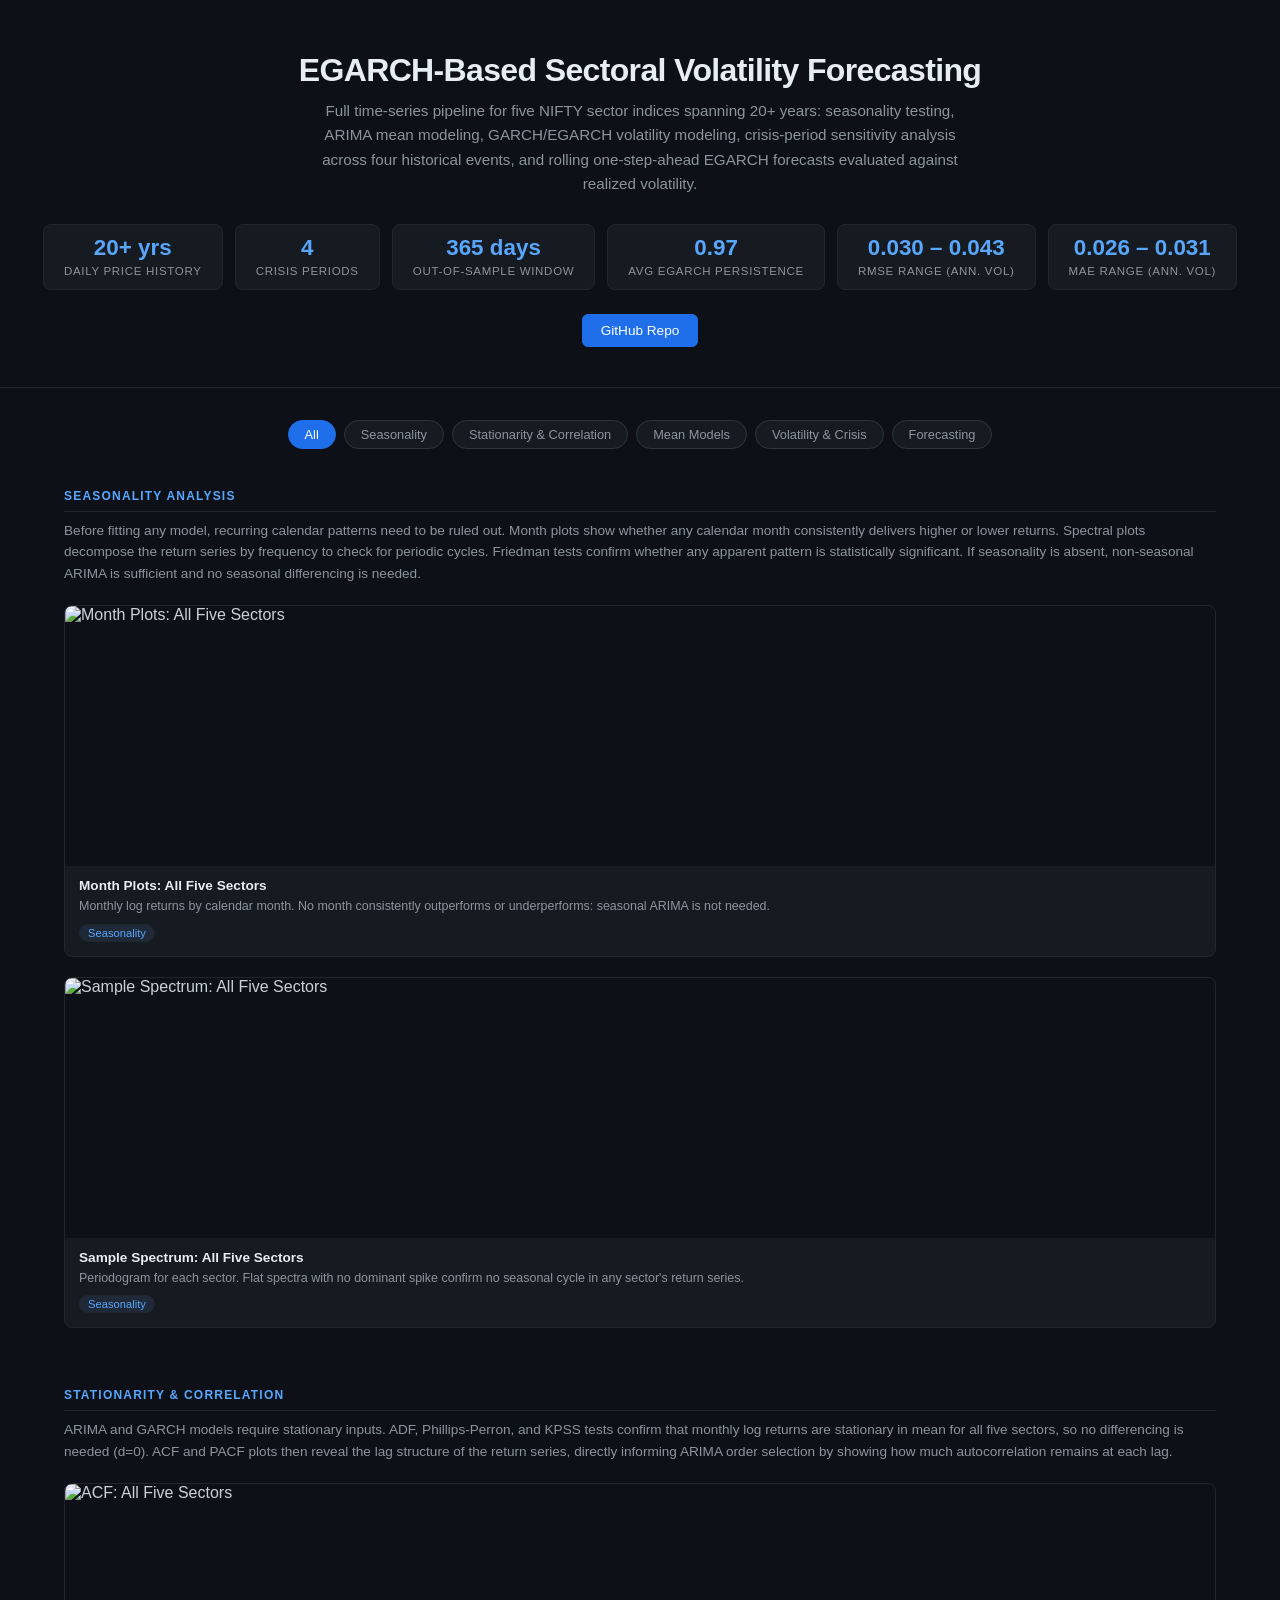
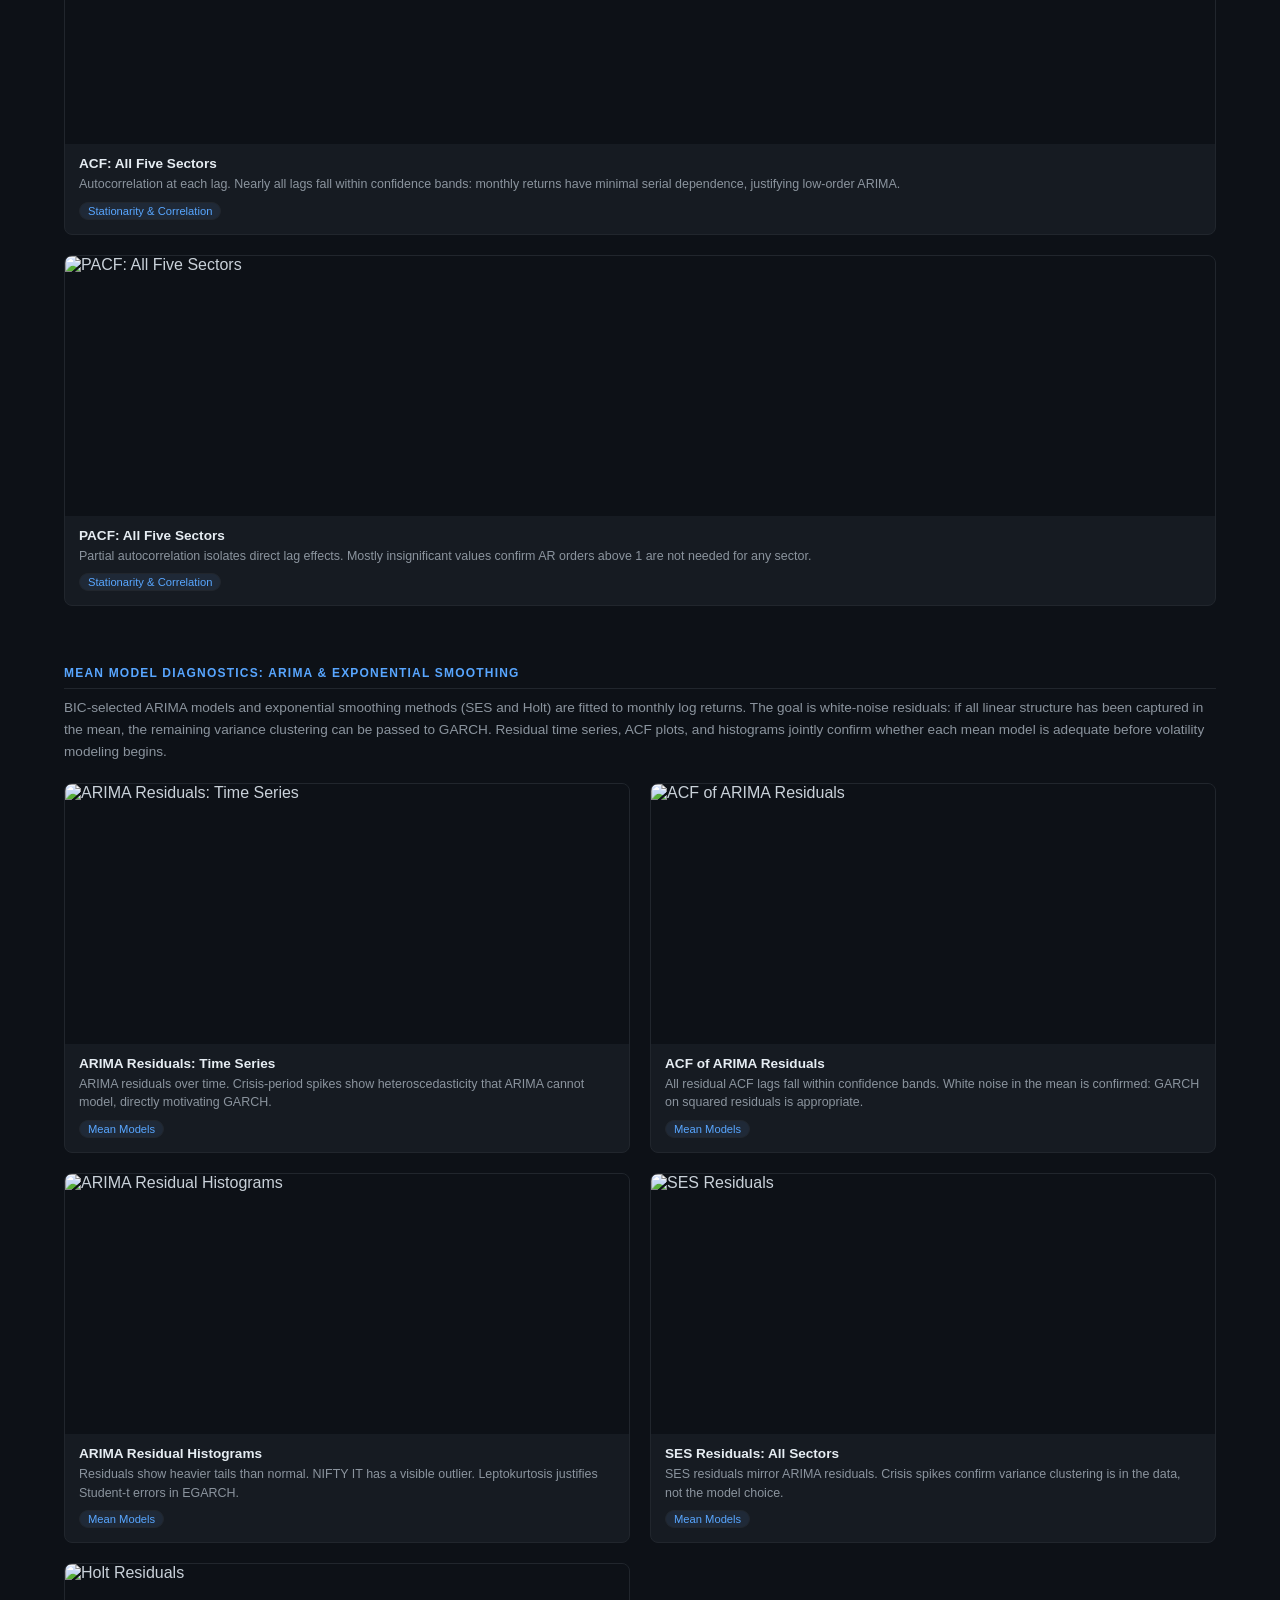
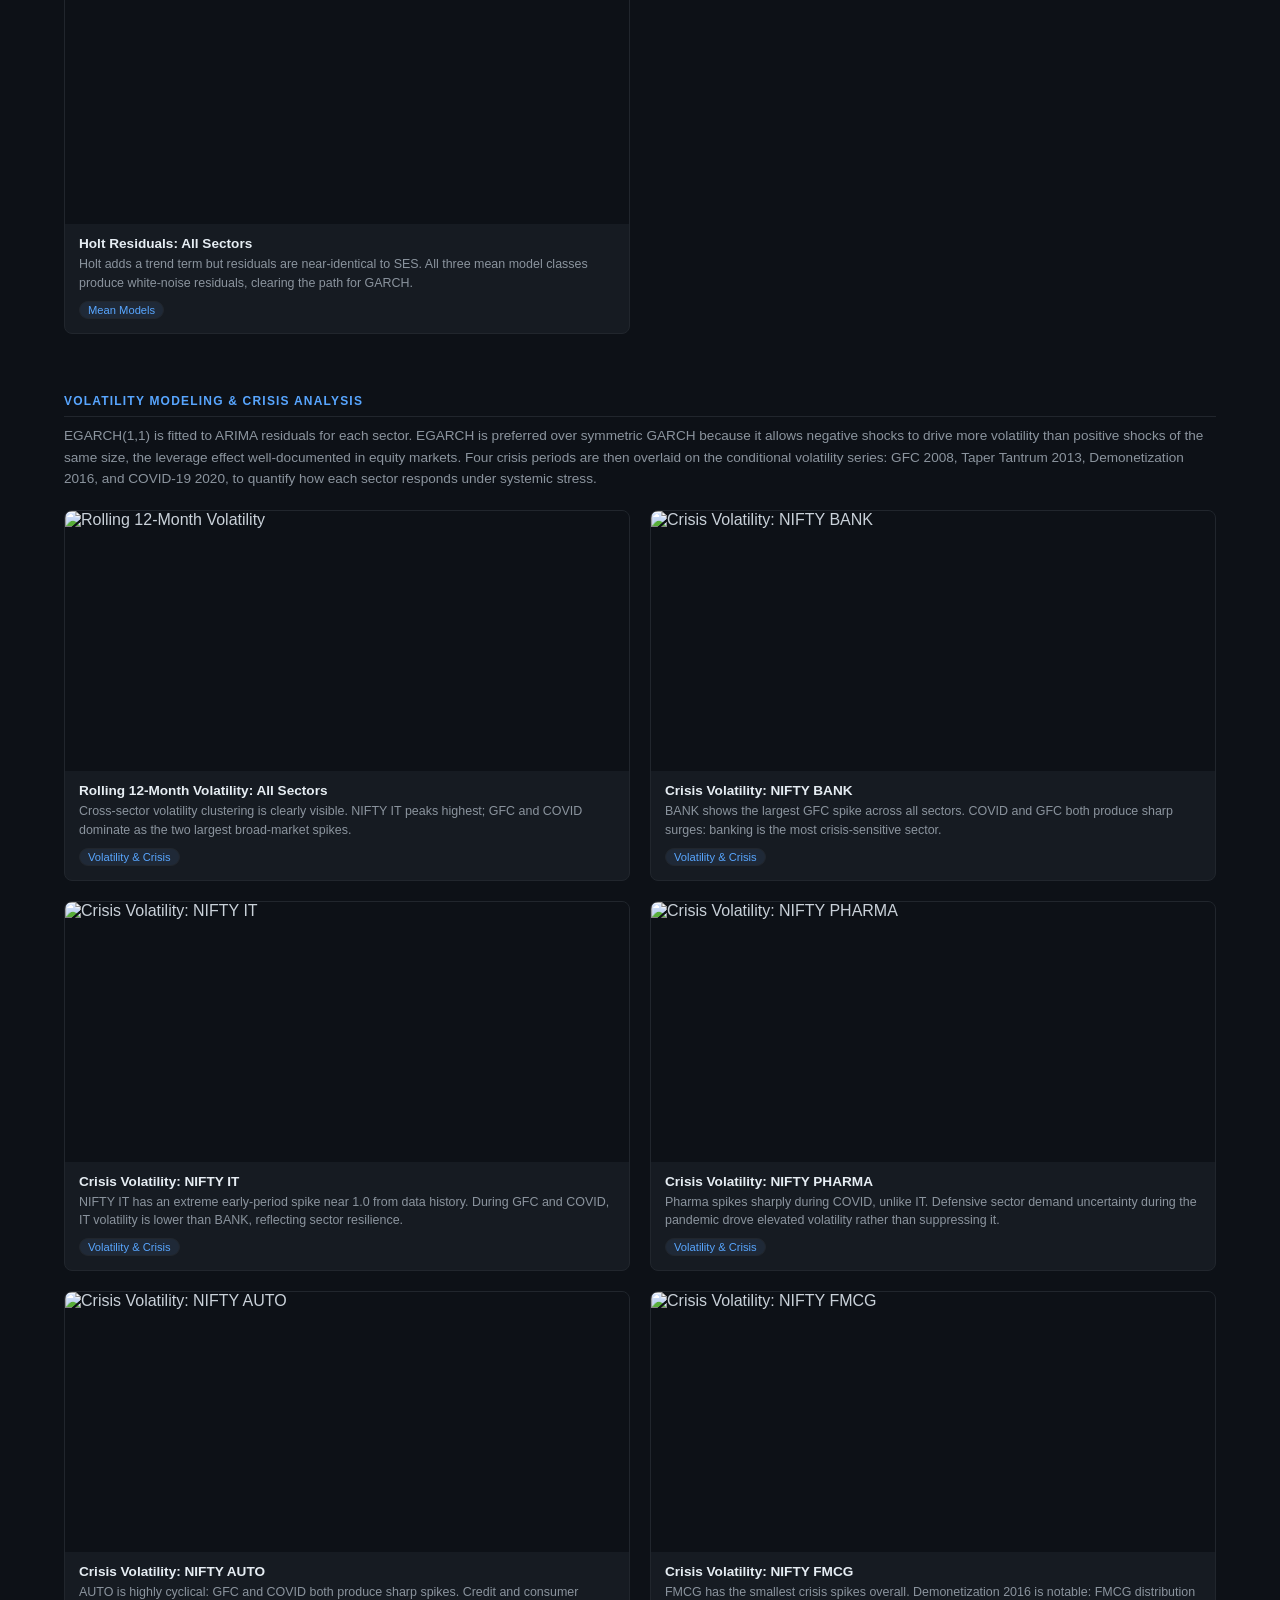
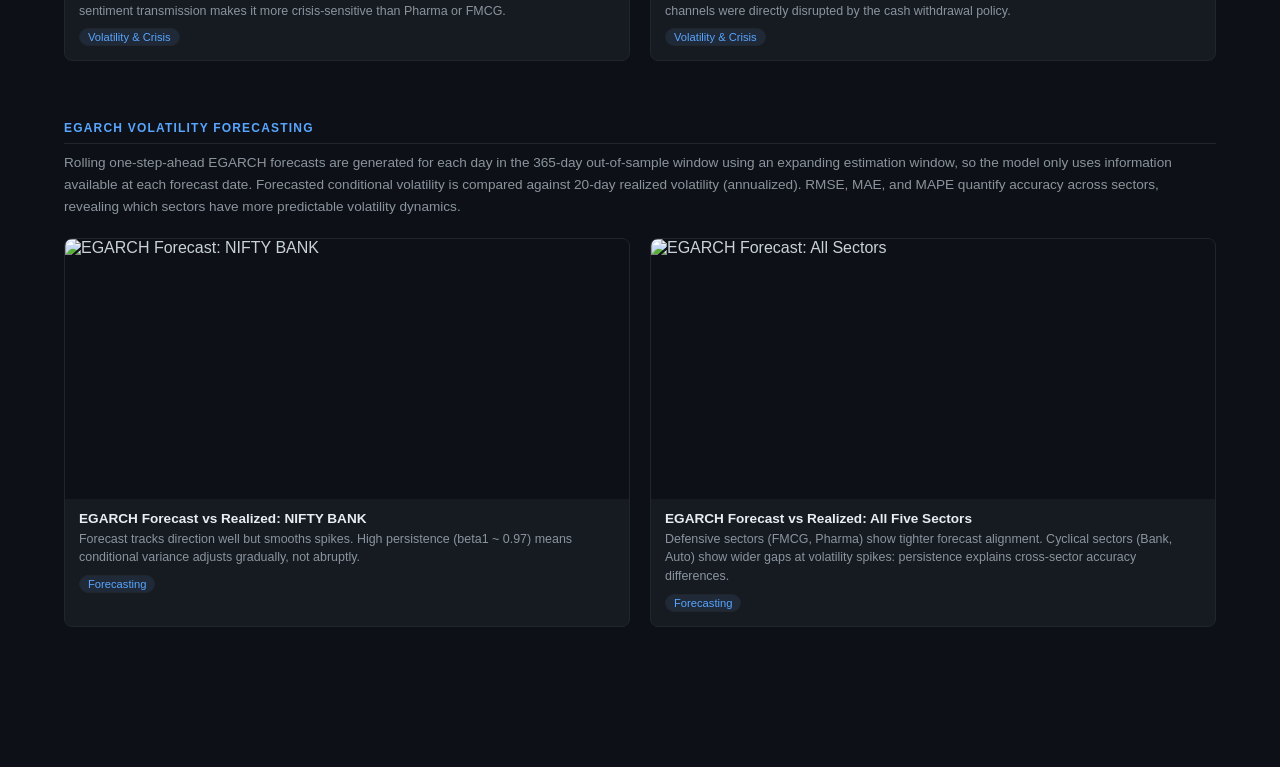
==== commit 0bc4c246: "Update stats bar KPIs with RMSE and MAE forecast accuracy ranges" ====
--- a/docs/index.html
+++ b/docs/index.html
@@ -71,10 +71,6 @@
 
   <div class="stats-bar">
     <div class="stat">
-      <div class="stat-value" data-target="5" data-suffix="">5</div>
-      <div class="stat-label">NIFTY Sectors</div>
-    </div>
-    <div class="stat">
       <div class="stat-value" data-target="20" data-suffix="+ yrs">20+ yrs</div>
       <div class="stat-label">Daily Price History</div>
     </div>
@@ -91,8 +87,12 @@
       <div class="stat-label">Avg EGARCH Persistence</div>
     </div>
     <div class="stat">
-      <div class="stat-value" data-target="3" data-suffix="">3</div>
-      <div class="stat-label">Model Classes</div>
+      <div class="stat-value">0.030 – 0.043</div>
+      <div class="stat-label">RMSE Range (Ann. Vol)</div>
+    </div>
+    <div class="stat">
+      <div class="stat-value">0.026 – 0.031</div>
+      <div class="stat-label">MAE Range (Ann. Vol)</div>
     </div>
   </div>
 
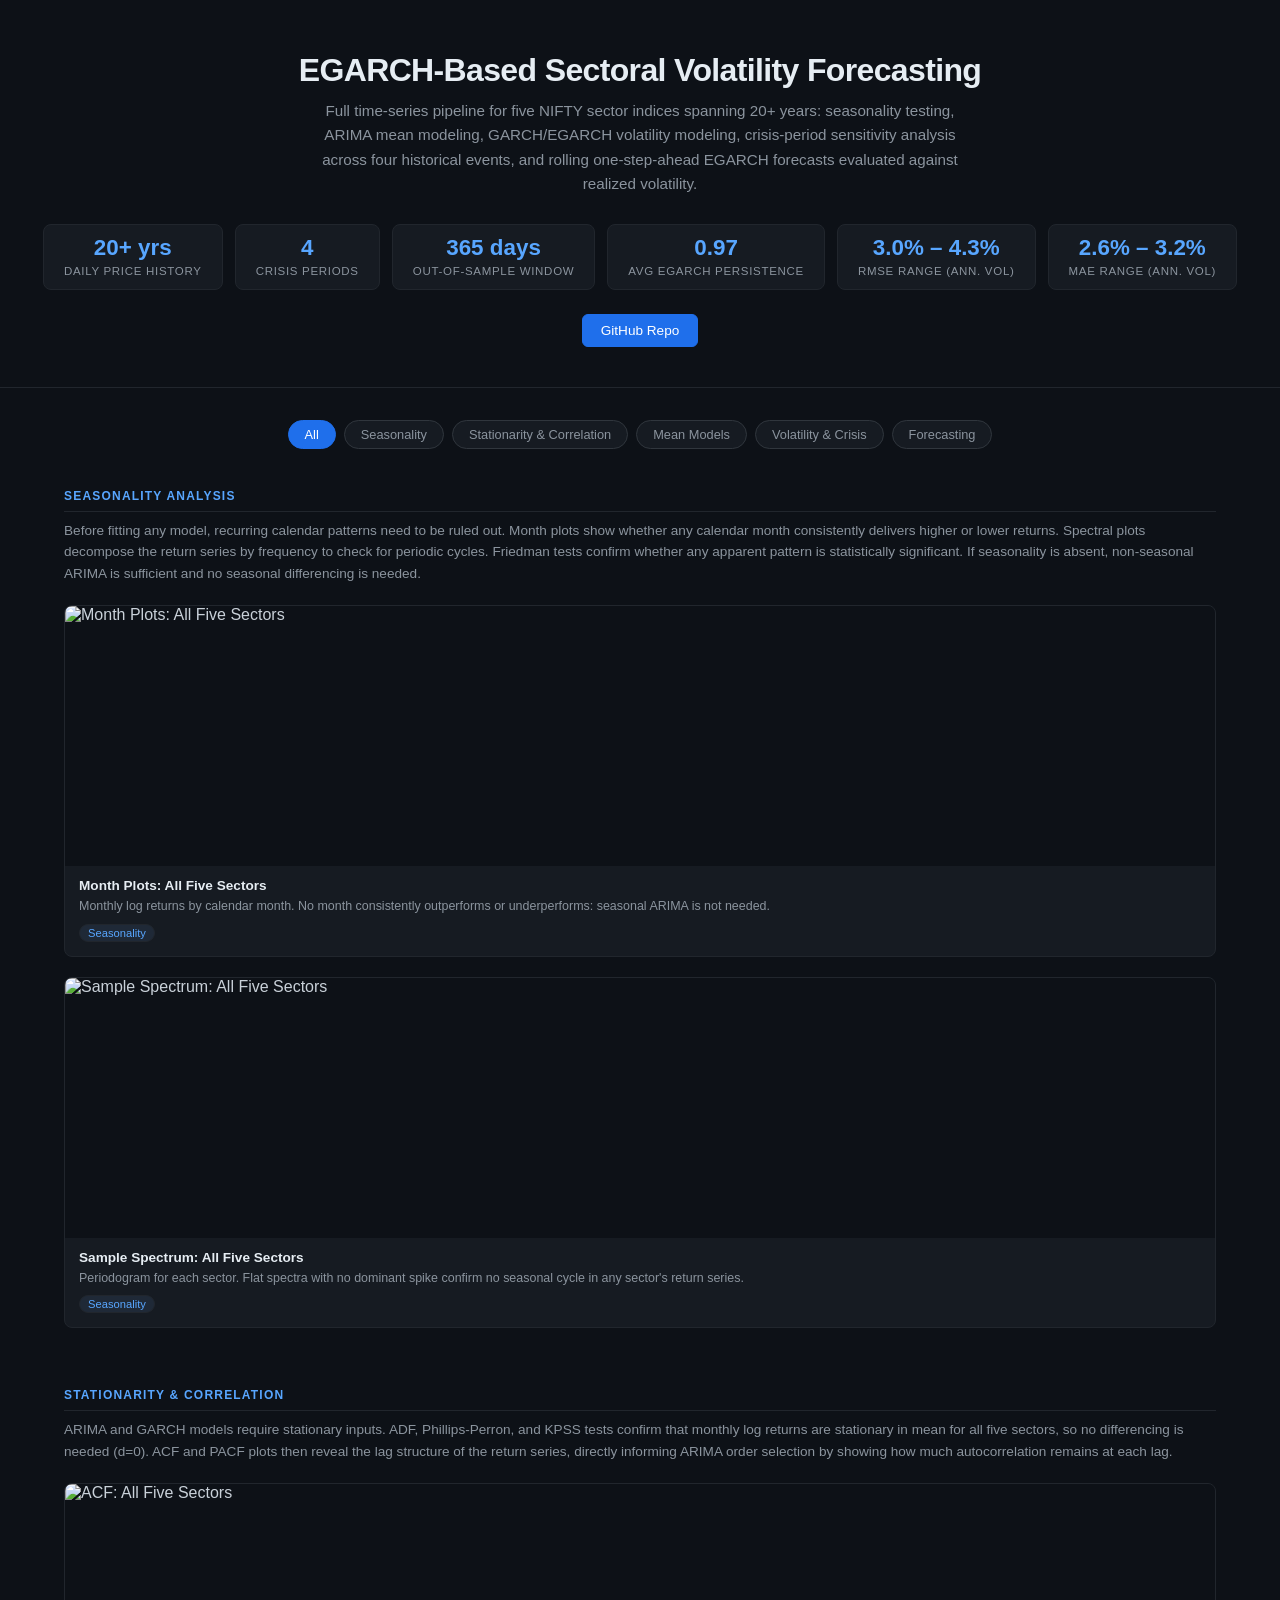
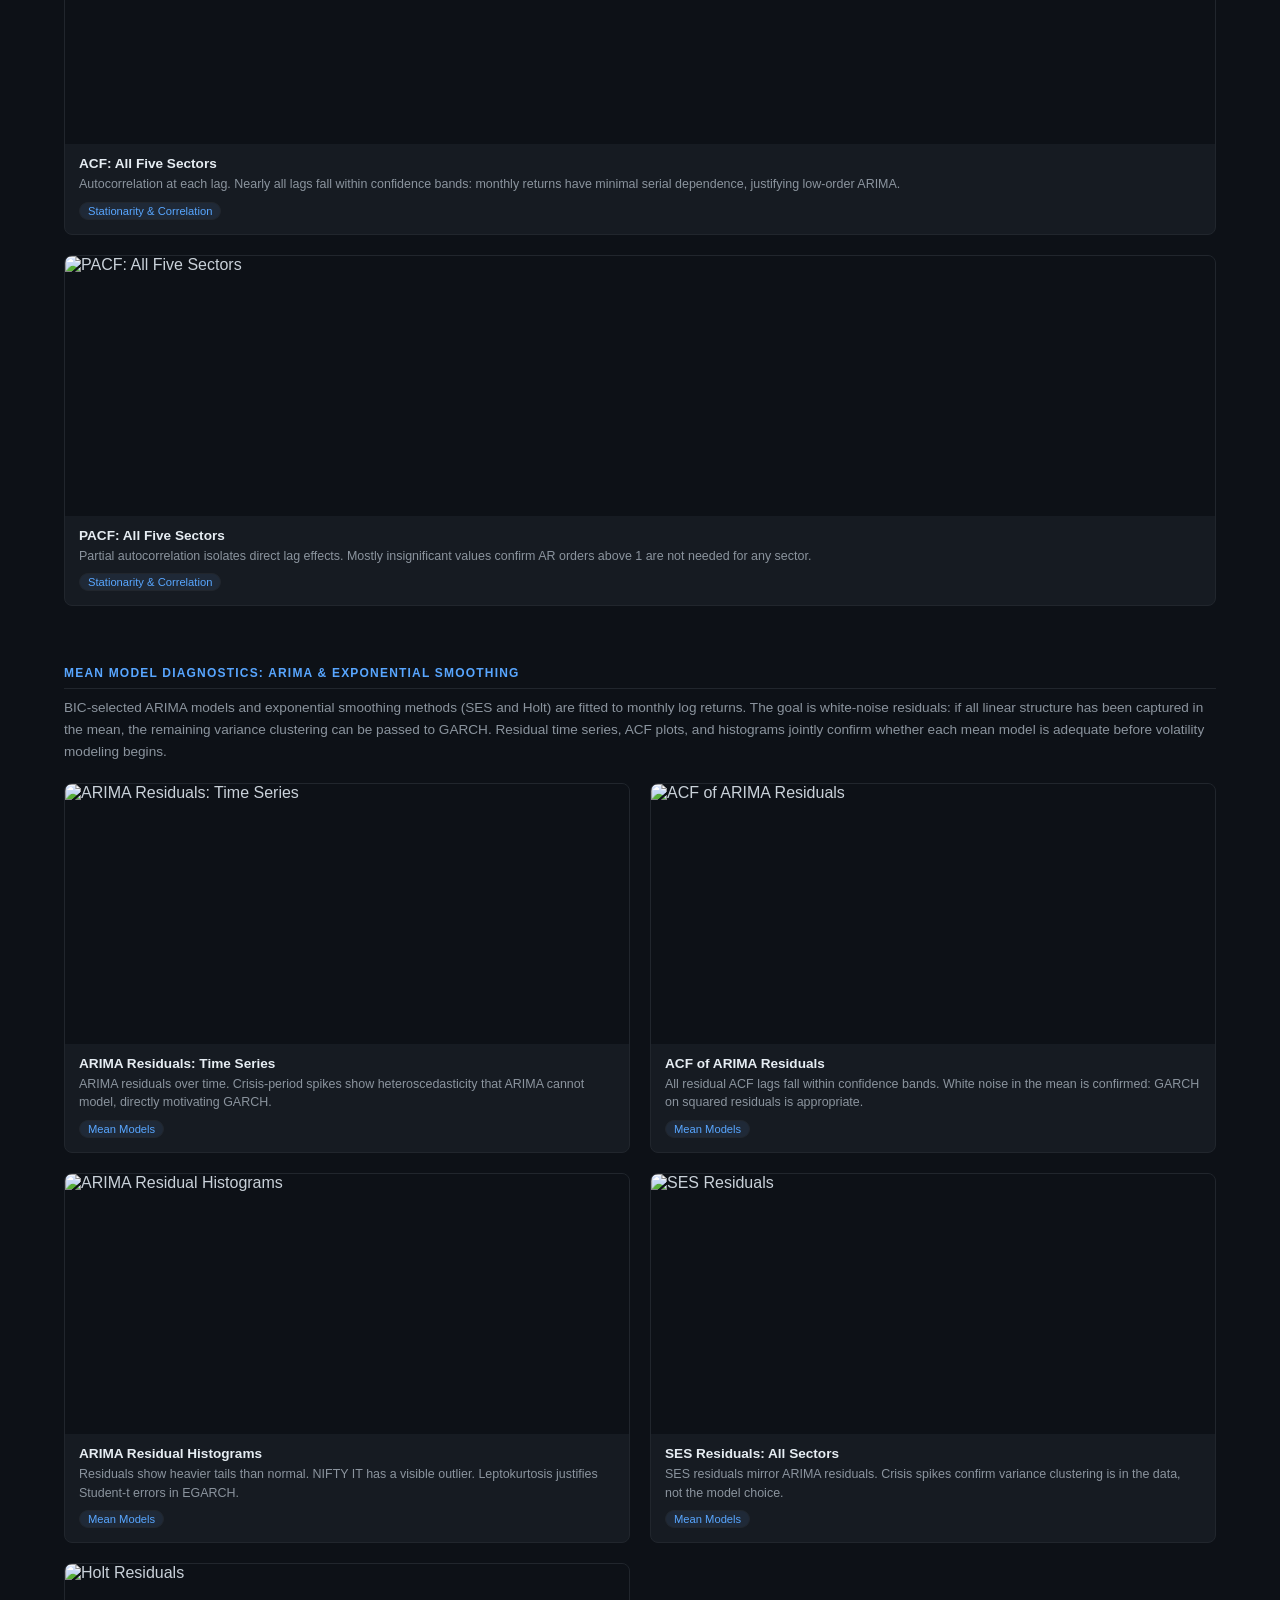
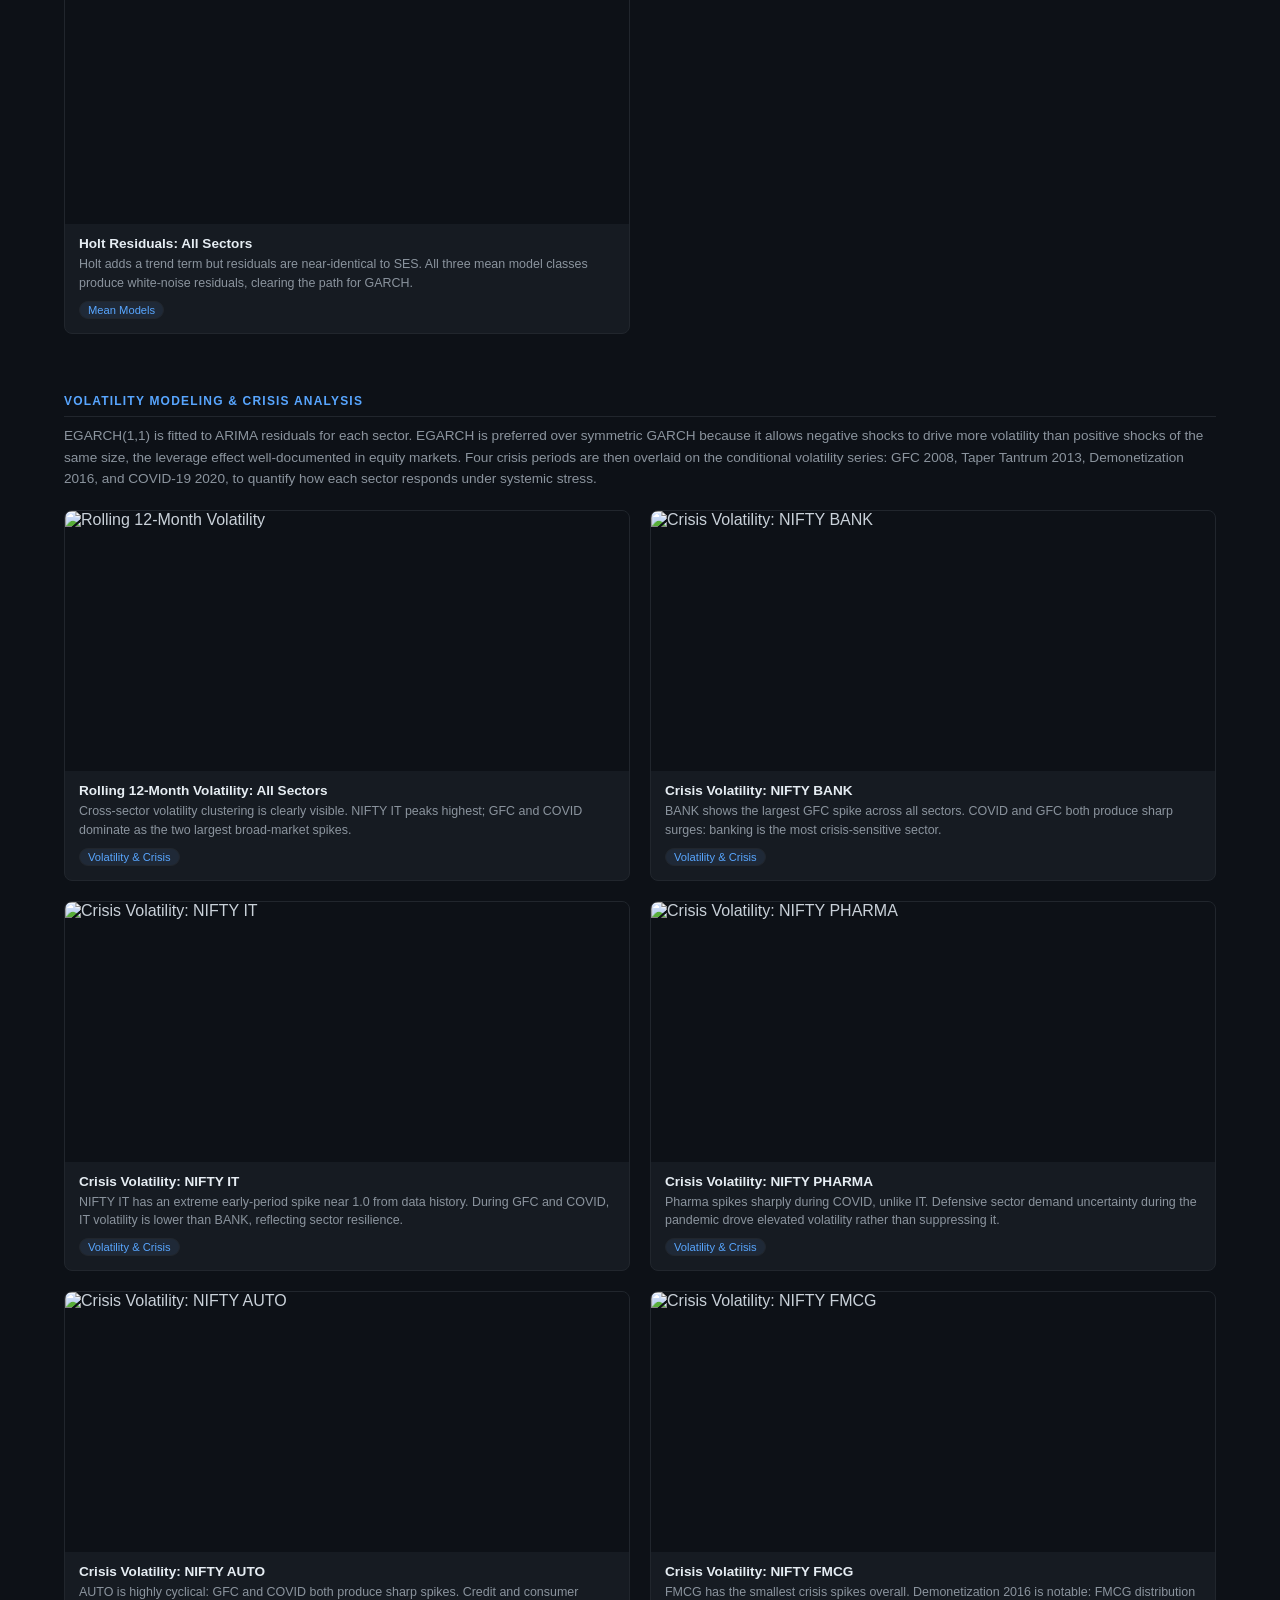
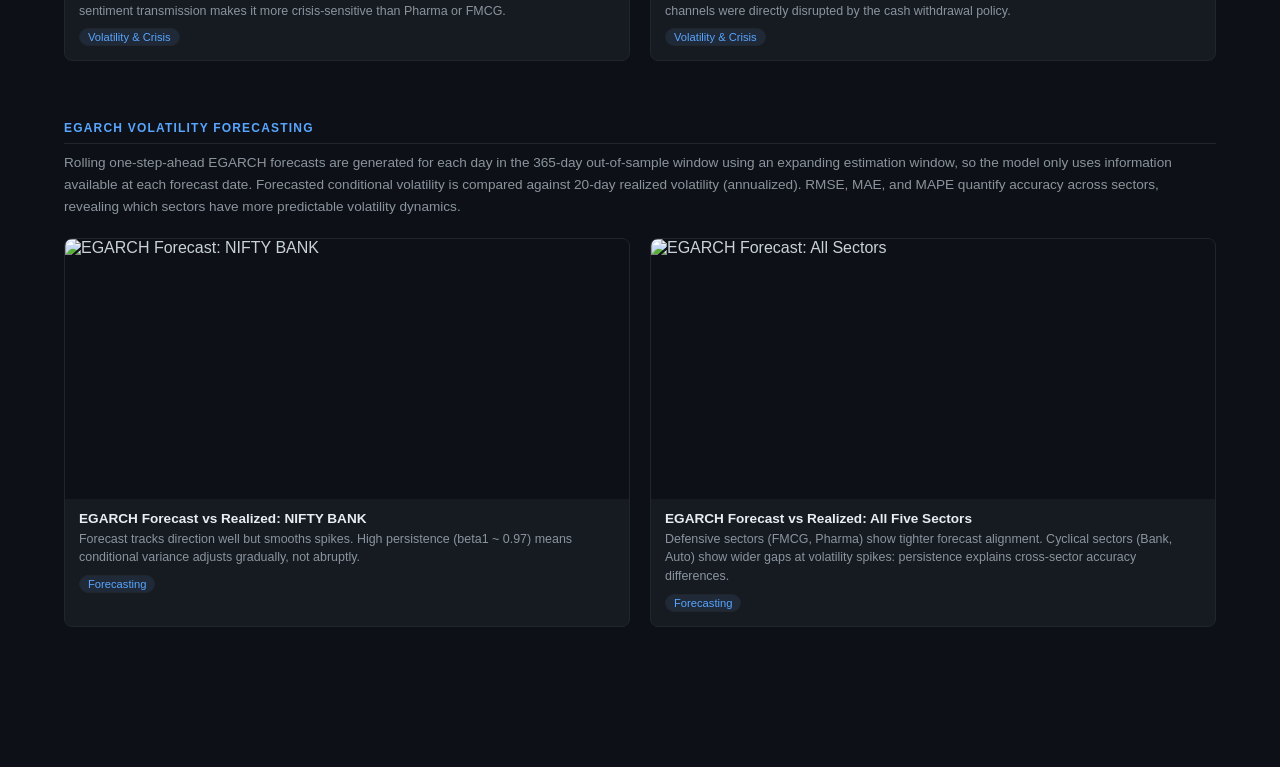
==== commit e15b93ba: "Express RMSE and MAE KPIs as percentages" ====
--- a/docs/index.html
+++ b/docs/index.html
@@ -87,11 +87,11 @@
       <div class="stat-label">Avg EGARCH Persistence</div>
     </div>
     <div class="stat">
-      <div class="stat-value">0.030 – 0.043</div>
+      <div class="stat-value">3.0% – 4.3%</div>
       <div class="stat-label">RMSE Range (Ann. Vol)</div>
     </div>
     <div class="stat">
-      <div class="stat-value">0.026 – 0.031</div>
+      <div class="stat-value">2.6% – 3.2%</div>
       <div class="stat-label">MAE Range (Ann. Vol)</div>
     </div>
   </div>
